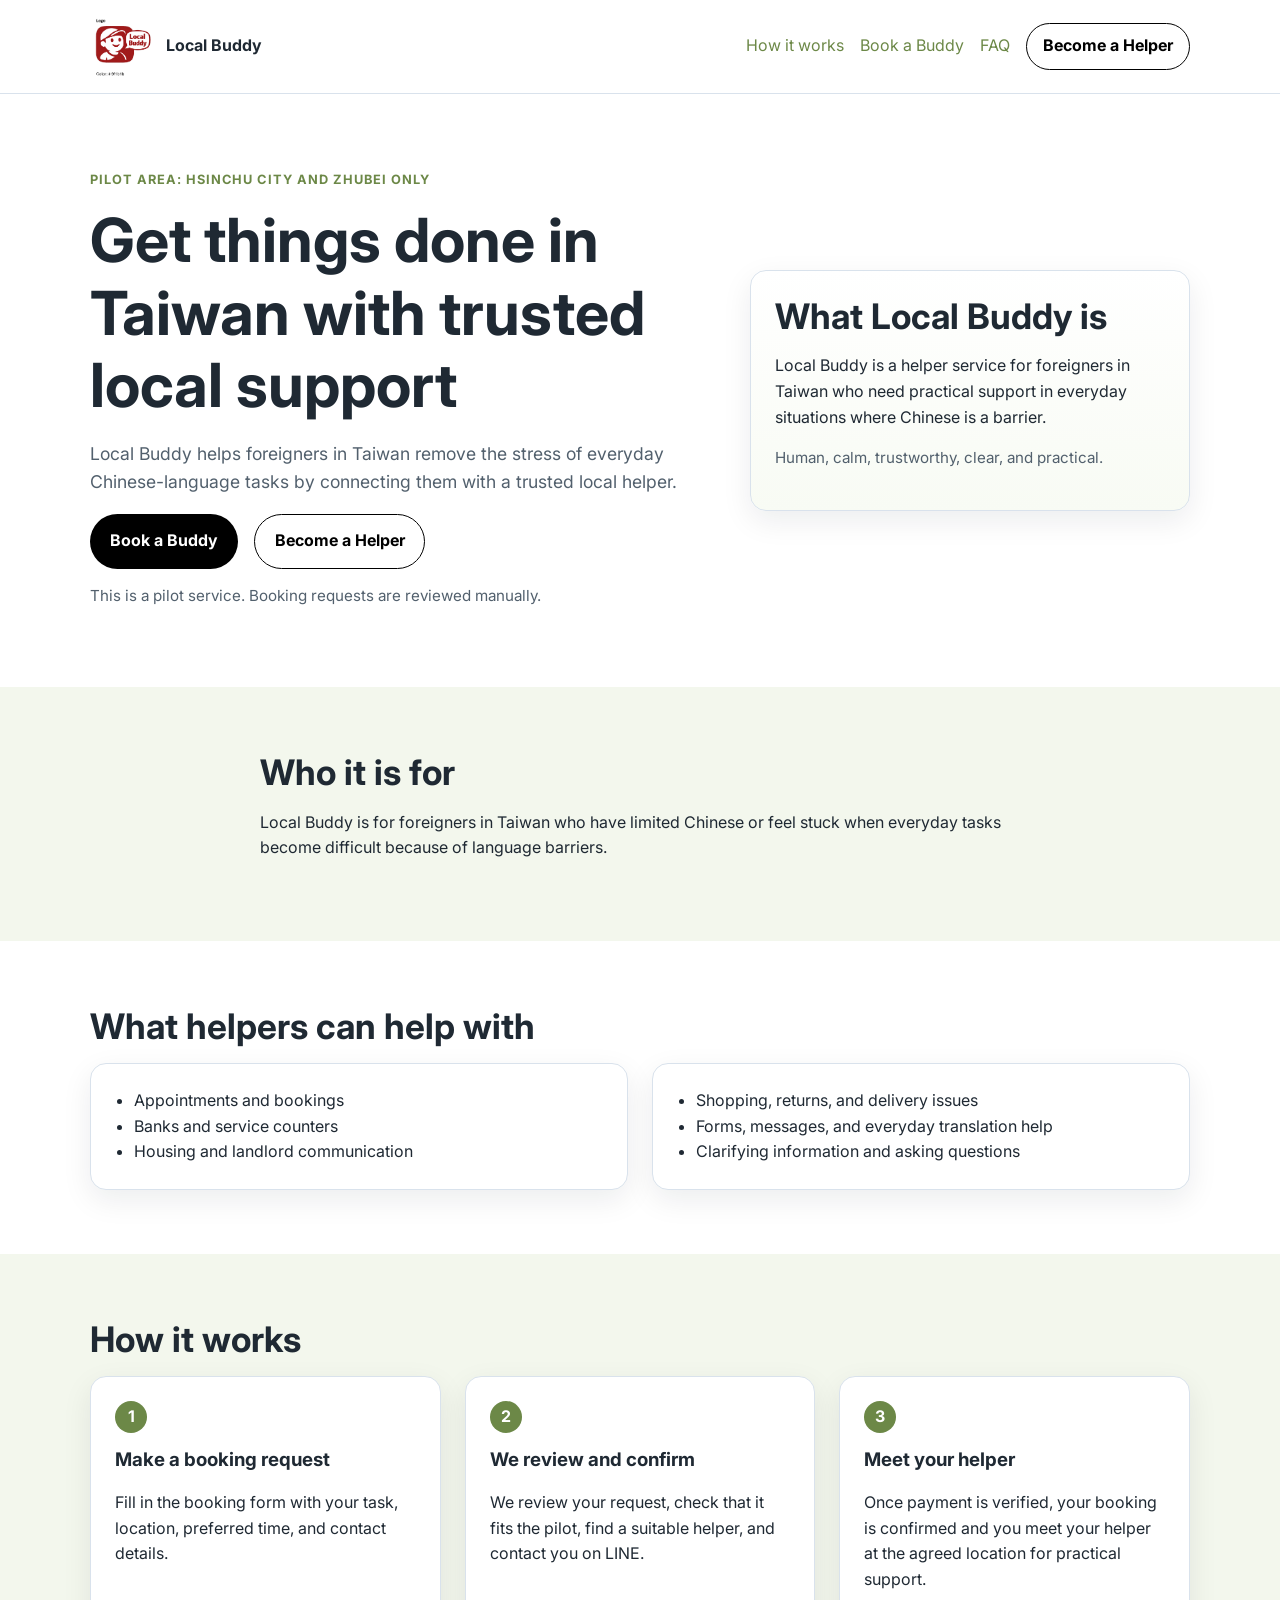
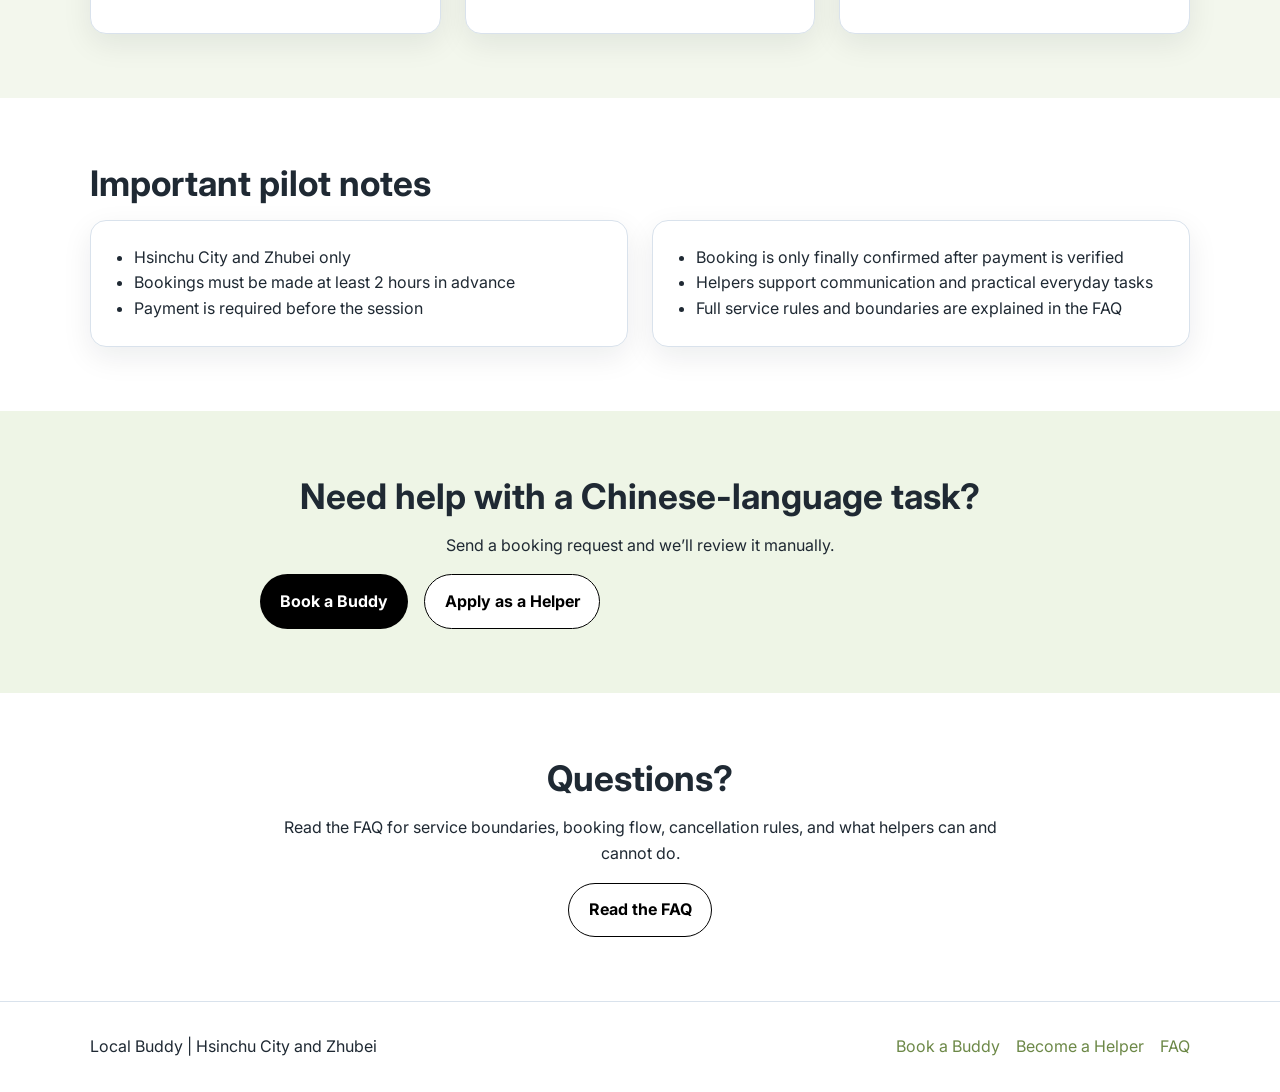
==== index.html @ 0844d897 "Rebrand pilot site to Local Buddy and rewrite homepage, booking, helper, FAQ, and styles to match ap" ====
<!doctype html>
<html lang="en">
  <head>
    <meta charset="UTF-8" />
    <meta name="viewport" content="width=device-width, initial-scale=1.0" />
    <title>Local Buddy | Trusted local support in Hsinchu & Zhubei</title>
    <meta
      name="description"
      content="Local Buddy helps foreigners in Taiwan remove the stress of everyday Chinese-language tasks by connecting them with a trusted local helper."
    />
    <link rel="preconnect" href="https://fonts.googleapis.com" />
    <link rel="preconnect" href="https://fonts.gstatic.com" crossorigin />
    <link
      href="https://fonts.googleapis.com/css2?family=Inter:wght@300;400;500;600;700;800&display=swap"
      rel="stylesheet"
    />
    <link rel="stylesheet" href="css/styles.css" />
  </head>
  <body>
    <header class="site-header">
      <div class="container header-inner">
        <a class="brand" href="index.html" aria-label="Local Buddy home">
          <img src="assets/images/local-buddy-logo.png" alt="Local Buddy logo" />
          <span>Local Buddy</span>
        </a>
        <nav class="nav">
          <a href="#how-it-works">How it works</a>
          <a href="book.html">Book a Buddy</a>
          <a href="faq.html">FAQ</a>
          <a class="button button-small button-secondary" href="helper.html">Become a Helper</a>
        </nav>
      </div>
    </header>

    <main>
      <section class="hero section">
        <div class="container hero-grid">
          <div>
            <p class="eyebrow">Pilot area: Hsinchu City and Zhubei only</p>
            <h1>Get things done in Taiwan with trusted local support</h1>
            <p class="lead">
              Local Buddy helps foreigners in Taiwan remove the stress of everyday Chinese-language
              tasks by connecting them with a trusted local helper.
            </p>
            <div class="button-row">
              <a class="button" href="book.html">Book a Buddy</a>
              <a class="button button-secondary" href="helper.html">Become a Helper</a>
            </div>
            <p class="small-note">This is a pilot service. Booking requests are reviewed manually.</p>
          </div>
          <div class="card hero-card">
            <h2>What Local Buddy is</h2>
            <p>
              Local Buddy is a helper service for foreigners in Taiwan who need practical support in
              everyday situations where Chinese is a barrier.
            </p>
            <p class="small-note top-gap">
              Human, calm, trustworthy, clear, and practical.
            </p>
          </div>
        </div>
      </section>

      <section class="section section-alt">
        <div class="container narrow">
          <h2>Who it is for</h2>
          <p>
            Local Buddy is for foreigners in Taiwan who have limited Chinese or feel stuck when
            everyday tasks become difficult because of language barriers.
          </p>
        </div>
      </section>

      <section class="section">
        <div class="container">
          <h2>What helpers can help with</h2>
          <div class="grid two-up">
            <div class="card">
              <ul class="clean-list">
                <li>Appointments and bookings</li>
                <li>Banks and service counters</li>
                <li>Housing and landlord communication</li>
              </ul>
            </div>
            <div class="card">
              <ul class="clean-list">
                <li>Shopping, returns, and delivery issues</li>
                <li>Forms, messages, and everyday translation help</li>
                <li>Clarifying information and asking questions</li>
              </ul>
            </div>
          </div>
        </div>
      </section>

      <section id="how-it-works" class="section section-alt">
        <div class="container">
          <h2>How it works</h2>
          <div class="grid steps">
            <div class="card step-card">
              <span class="step-number">1</span>
              <h3>Make a booking request</h3>
              <p>Fill in the booking form with your task, location, preferred time, and contact details.</p>
            </div>
            <div class="card step-card">
              <span class="step-number">2</span>
              <h3>We review and confirm</h3>
              <p>We review your request, check that it fits the pilot, find a suitable helper, and contact you on LINE.</p>
            </div>
            <div class="card step-card">
              <span class="step-number">3</span>
              <h3>Meet your helper</h3>
              <p>Once payment is verified, your booking is confirmed and you meet your helper at the agreed location for practical support.</p>
            </div>
          </div>
        </div>
      </section>

      <section class="section">
        <div class="container">
          <h2>Important pilot notes</h2>
          <div class="grid two-up">
            <div class="card">
              <ul class="clean-list">
                <li>Hsinchu City and Zhubei only</li>
                <li>Bookings must be made at least 2 hours in advance</li>
                <li>Payment is required before the session</li>
              </ul>
            </div>
            <div class="card">
              <ul class="clean-list">
                <li>Booking is only finally confirmed after payment is verified</li>
                <li>Helpers support communication and practical everyday tasks</li>
                <li>Full service rules and boundaries are explained in the FAQ</li>
              </ul>
            </div>
          </div>
        </div>
      </section>

      <section class="section cta-section">
        <div class="container narrow center">
          <h2>Need help with a Chinese-language task?</h2>
          <p>Send a booking request and we’ll review it manually.</p>
          <div class="button-row center">
            <a class="button" href="book.html">Book a Buddy</a>
            <a class="button button-secondary" href="helper.html">Apply as a Helper</a>
          </div>
        </div>
      </section>

      <section id="faq-preview" class="section">
        <div class="container narrow center">
          <h2>Questions?</h2>
          <p>
            Read the FAQ for service boundaries, booking flow, cancellation rules, and what helpers
            can and cannot do.
          </p>
          <a class="button button-secondary" href="faq.html">Read the FAQ</a>
        </div>
      </section>
    </main>

    <footer class="site-footer">
      <div class="container footer-inner">
        <p>Local Buddy | Hsinchu City and Zhubei</p>
        <div class="footer-links">
          <a href="book.html">Book a Buddy</a>
          <a href="helper.html">Become a Helper</a>
          <a href="faq.html">FAQ</a>
        </div>
      </div>
    </footer>

    <script src="js/main.js"></script>
  </body>
</html>
---- css/styles.css ----
:root {
  --bg: #ffffff;
  --surface: #ffffff;
  --surface-alt: #f3f7ed;
  --text: #1f2933;
  --muted: #52606d;
  --border: #d9e2ec;
  --primary: #6c8847;
  --primary-dark: #587038;
  --secondary: #ffffff;
  --accent: #000000;
  --logo: #9f1b1b;
  --shadow: 0 10px 30px rgba(15, 23, 42, 0.08);
  --radius: 16px;
  --container: 1100px;
}

* {
  box-sizing: border-box;
}

html {
  scroll-behavior: smooth;
}

body {
  margin: 0;
  font-family: 'Inter', Arial, Helvetica, sans-serif;
  line-height: 1.6;
  color: var(--text);
  background: var(--bg);
}

a {
  color: var(--primary);
  text-decoration: none;
}

a:hover {
  text-decoration: underline;
}

img {
  max-width: 100%;
  display: block;
}

.container {
  width: min(100% - 2rem, var(--container));
  margin: 0 auto;
}

.narrow {
  width: min(100% - 2rem, 760px);
  margin: 0 auto;
}

.center {
  text-align: center;
}

.section {
  padding: 4rem 0;
}

.section-alt {
  background: var(--surface-alt);
}

.top-gap {
  margin-top: 1rem;
}

.site-header {
  position: sticky;
  top: 0;
  z-index: 20;
  background: rgba(255, 255, 255, 0.96);
  backdrop-filter: blur(10px);
  border-bottom: 1px solid var(--border);
}

.header-inner,
.footer-inner {
  display: flex;
  justify-content: space-between;
  align-items: center;
  gap: 1rem;
  padding: 1rem 0;
}

.brand {
  display: inline-flex;
  align-items: center;
  gap: 0.75rem;
  font-weight: 700;
  color: var(--text);
}

.brand img {
  width: 64px;
  height: auto;
  border-radius: 14px;
}

.nav,
.footer-links,
.button-row {
  display: flex;
  gap: 1rem;
  align-items: center;
  flex-wrap: wrap;
}

.hero-grid,
.grid {
  display: grid;
  gap: 1.5rem;
}

.hero-grid {
  grid-template-columns: 1.3fr 0.9fr;
  align-items: center;
}

.two-up {
  grid-template-columns: repeat(2, minmax(0, 1fr));
}

.steps {
  grid-template-columns: repeat(3, minmax(0, 1fr));
}

.card {
  background: var(--surface);
  border: 1px solid var(--border);
  border-radius: var(--radius);
  padding: 1.5rem;
  box-shadow: var(--shadow);
}

.hero-card {
  background: linear-gradient(180deg, #ffffff 0%, #f8fbf4 100%);
}

.info-card {
  margin: 1.5rem 0;
}

.eyebrow {
  text-transform: uppercase;
  letter-spacing: 0.08em;
  font-size: 0.8rem;
  font-weight: 700;
  color: var(--primary);
}

h1,
h2,
h3 {
  line-height: 1.2;
  margin-top: 0;
}

h1 {
  font-size: clamp(2.2rem, 5vw, 3.8rem);
  margin-bottom: 1rem;
}

h2 {
  font-size: clamp(1.6rem, 3vw, 2.2rem);
  margin-bottom: 1rem;
}

.lead {
  font-size: 1.1rem;
  color: var(--muted);
}

.small-note {
  color: var(--muted);
  font-size: 0.95rem;
}

.clean-list {
  margin: 0;
  padding-left: 1.2rem;
}

.button {
  display: inline-block;
  background: var(--accent);
  color: #fff;
  padding: 0.85rem 1.2rem;
  border-radius: 999px;
  font-weight: 700;
  border: 1px solid transparent;
}

.button:hover {
  background: #222222;
  text-decoration: none;
}

.button-secondary {
  background: var(--secondary);
  color: var(--accent);
  border-color: var(--accent);
}

.button-secondary:hover {
  background: #f3f3f3;
}

.button-small {
  padding: 0.6rem 1rem;
}

.step-number {
  display: inline-flex;
  align-items: center;
  justify-content: center;
  width: 2rem;
  height: 2rem;
  border-radius: 999px;
  background: var(--primary);
  color: white;
  font-weight: 700;
  margin-bottom: 1rem;
}

.form-placeholder,
.faq-item {
  margin: 1.5rem 0;
}

.cta-section {
  background: #eef5e6;
}

.site-footer {
  border-top: 1px solid var(--border);
  background: var(--surface);
}

@media (max-width: 800px) {
  .hero-grid,
  .two-up,
  .steps,
  .header-inner,
  .footer-inner {
    grid-template-columns: 1fr;
    display: grid;
  }

  .nav,
  .footer-links,
  .button-row {
    gap: 0.75rem;
  }

  .brand img {
    width: 56px;
  }
}
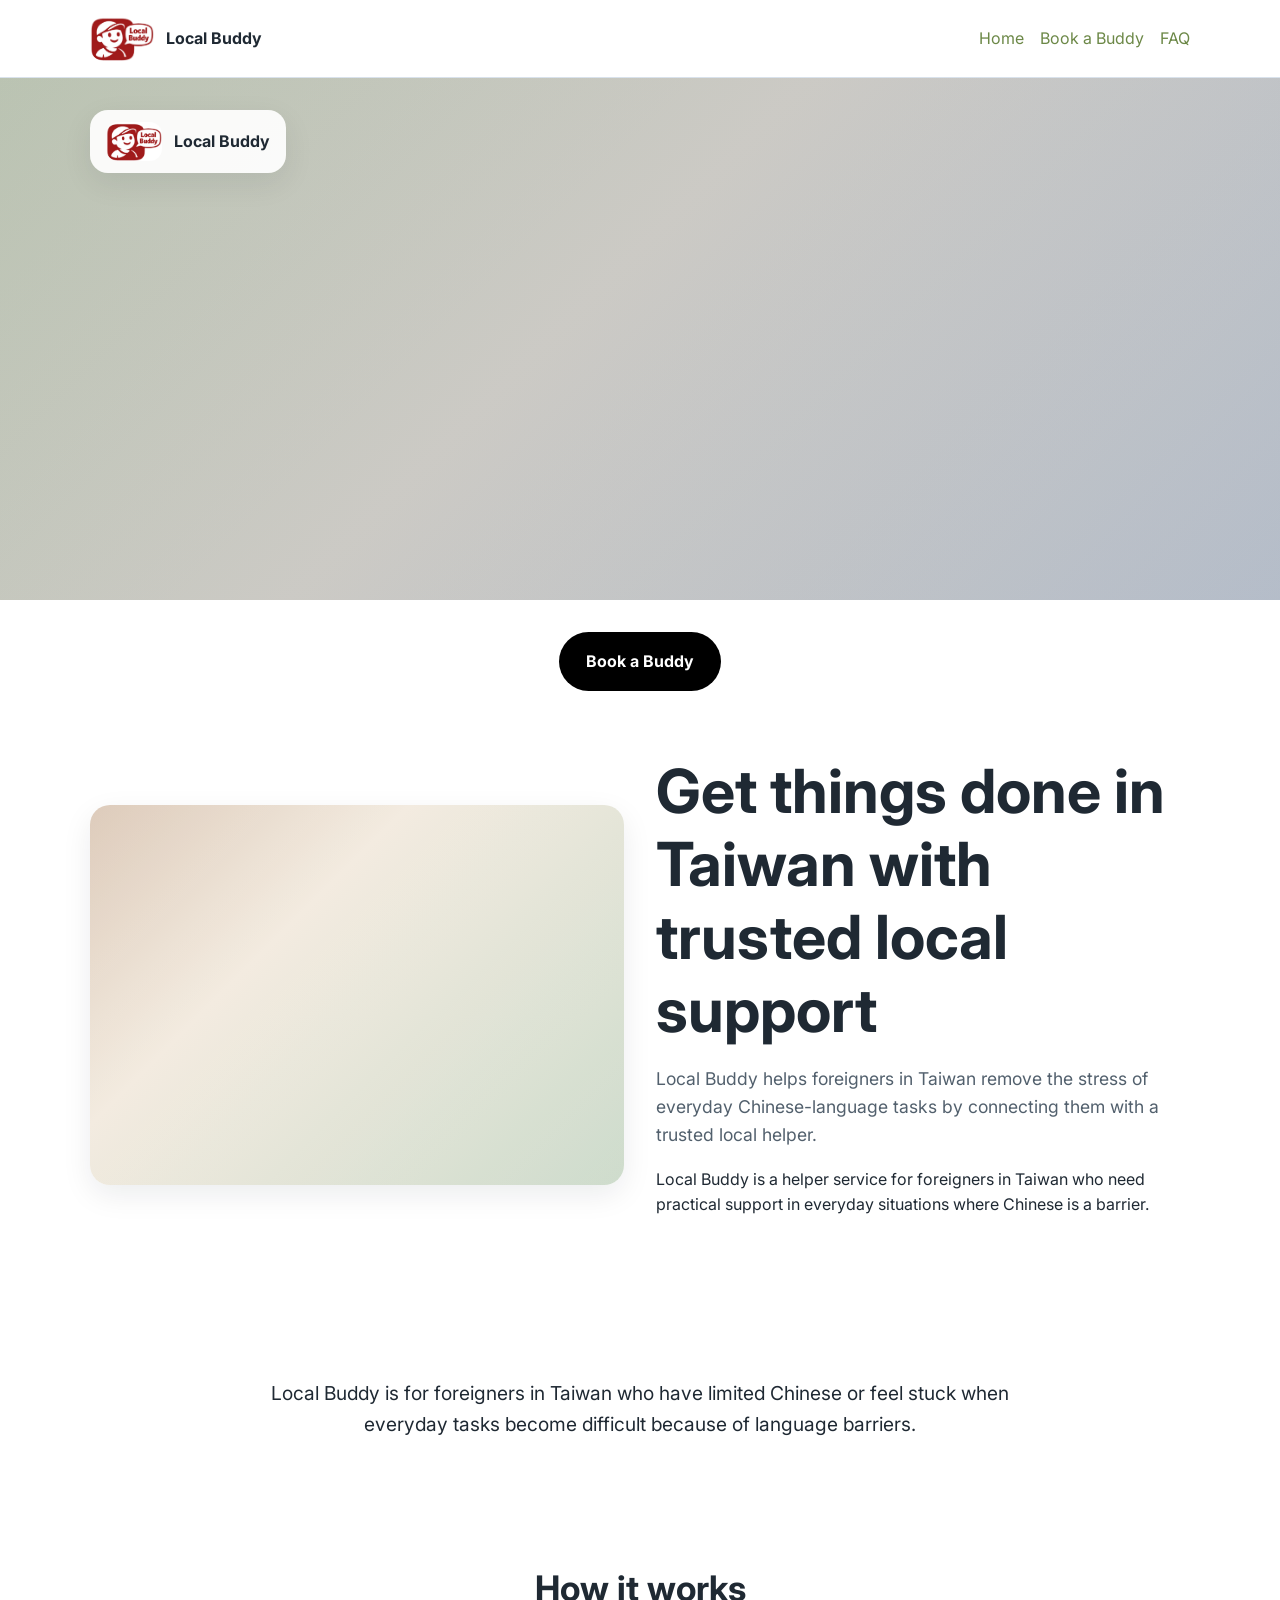
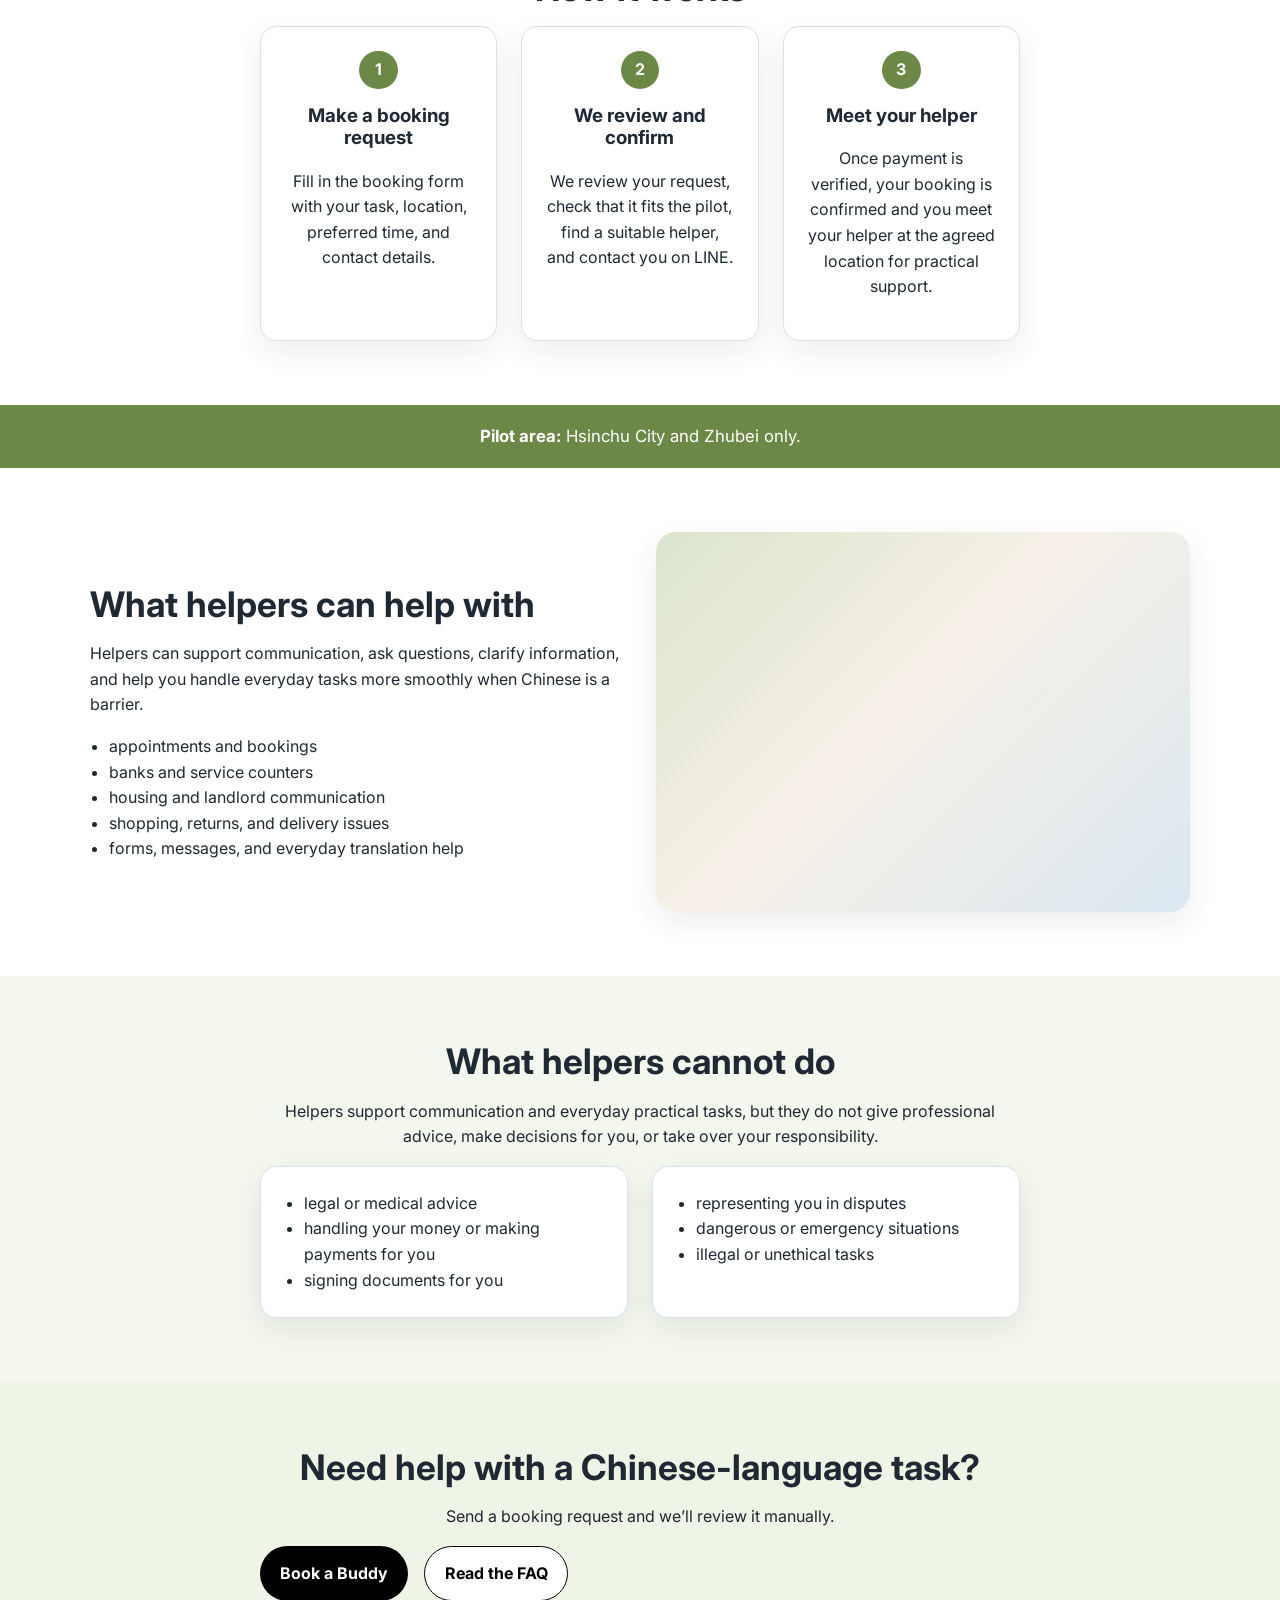
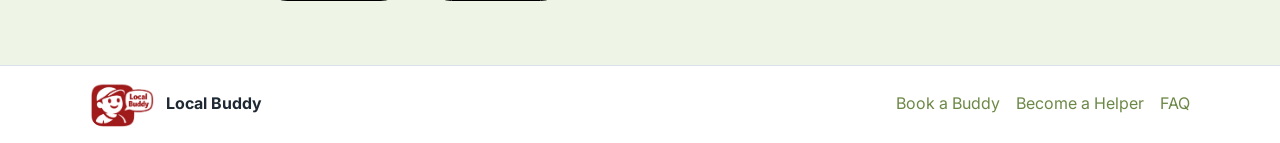
==== commit 44657e5b: "updated style and index to match layout idea page" ====
--- a/index.html
+++ b/index.html
@@ -24,77 +24,59 @@
           <span>Local Buddy</span>
         </a>
         <nav class="nav">
-          <a href="#how-it-works">How it works</a>
+          <a href="index.html">Home</a>
           <a href="book.html">Book a Buddy</a>
           <a href="faq.html">FAQ</a>
-          <a class="button button-small button-secondary" href="helper.html">Become a Helper</a>
         </nav>
       </div>
     </header>
 
     <main>
-      <section class="hero section">
-        <div class="container hero-grid">
-          <div>
-            <p class="eyebrow">Pilot area: Hsinchu City and Zhubei only</p>
+      <section class="hero-banner">
+        <div class="hero-overlay">
+          <div class="container hero-banner-inner">
+            <div class="hero-badge">
+              <img src="assets/images/local-buddy-logo.png" alt="Local Buddy logo" />
+              <span>Local Buddy</span>
+            </div>
+          </div>
+        </div>
+      </section>
+
+      <section class="section cta-strip">
+        <div class="container center">
+          <a class="button button-large" href="book.html">Book a Buddy</a>
+        </div>
+      </section>
+
+      <section class="section intro-section">
+        <div class="container split-section">
+          <div class="image-panel image-panel-paperwork" aria-hidden="true"></div>
+          <div class="content-panel">
             <h1>Get things done in Taiwan with trusted local support</h1>
             <p class="lead">
               Local Buddy helps foreigners in Taiwan remove the stress of everyday Chinese-language
               tasks by connecting them with a trusted local helper.
             </p>
-            <div class="button-row">
-              <a class="button" href="book.html">Book a Buddy</a>
-              <a class="button button-secondary" href="helper.html">Become a Helper</a>
-            </div>
-            <p class="small-note">This is a pilot service. Booking requests are reviewed manually.</p>
-          </div>
-          <div class="card hero-card">
-            <h2>What Local Buddy is</h2>
             <p>
               Local Buddy is a helper service for foreigners in Taiwan who need practical support in
               everyday situations where Chinese is a barrier.
-            </p>
-            <p class="small-note top-gap">
-              Human, calm, trustworthy, clear, and practical.
             </p>
           </div>
         </div>
       </section>
 
-      <section class="section section-alt">
-        <div class="container narrow">
-          <h2>Who it is for</h2>
-          <p>
+      <section class="section audience-section">
+        <div class="container narrow center">
+          <p class="audience-copy">
             Local Buddy is for foreigners in Taiwan who have limited Chinese or feel stuck when
             everyday tasks become difficult because of language barriers.
           </p>
         </div>
       </section>
 
-      <section class="section">
-        <div class="container">
-          <h2>What helpers can help with</h2>
-          <div class="grid two-up">
-            <div class="card">
-              <ul class="clean-list">
-                <li>Appointments and bookings</li>
-                <li>Banks and service counters</li>
-                <li>Housing and landlord communication</li>
-              </ul>
-            </div>
-            <div class="card">
-              <ul class="clean-list">
-                <li>Shopping, returns, and delivery issues</li>
-                <li>Forms, messages, and everyday translation help</li>
-                <li>Clarifying information and asking questions</li>
-              </ul>
-            </div>
-          </div>
-        </div>
-      </section>
-
-      <section id="how-it-works" class="section section-alt">
-        <div class="container">
+      <section id="how-it-works" class="section how-section">
+        <div class="container narrow center">
           <h2>How it works</h2>
           <div class="grid steps">
             <div class="card step-card">
@@ -116,22 +98,52 @@
         </div>
       </section>
 
-      <section class="section">
-        <div class="container">
-          <h2>Important pilot notes</h2>
-          <div class="grid two-up">
+      <section class="pilot-area-banner">
+        <div class="container center">
+          <p><strong>Pilot area:</strong> Hsinchu City and Zhubei only.</p>
+        </div>
+      </section>
+
+      <section class="section help-section">
+        <div class="container split-section reverse-on-mobile">
+          <div class="content-panel">
+            <h2>What helpers can help with</h2>
+            <p>
+              Helpers can support communication, ask questions, clarify information, and help you
+              handle everyday tasks more smoothly when Chinese is a barrier.
+            </p>
+            <ul class="clean-list">
+              <li>appointments and bookings</li>
+              <li>banks and service counters</li>
+              <li>housing and landlord communication</li>
+              <li>shopping, returns, and delivery issues</li>
+              <li>forms, messages, and everyday translation help</li>
+            </ul>
+          </div>
+          <div class="image-panel image-panel-service" aria-hidden="true"></div>
+        </div>
+      </section>
+
+      <section class="section section-alt limits-section">
+        <div class="container narrow center">
+          <h2>What helpers cannot do</h2>
+          <p>
+            Helpers support communication and everyday practical tasks, but they do not give
+            professional advice, make decisions for you, or take over your responsibility.
+          </p>
+          <div class="grid two-up text-left top-gap">
             <div class="card">
               <ul class="clean-list">
-                <li>Hsinchu City and Zhubei only</li>
-                <li>Bookings must be made at least 2 hours in advance</li>
-                <li>Payment is required before the session</li>
+                <li>legal or medical advice</li>
+                <li>handling your money or making payments for you</li>
+                <li>signing documents for you</li>
               </ul>
             </div>
             <div class="card">
               <ul class="clean-list">
-                <li>Booking is only finally confirmed after payment is verified</li>
-                <li>Helpers support communication and practical everyday tasks</li>
-                <li>Full service rules and boundaries are explained in the FAQ</li>
+                <li>representing you in disputes</li>
+                <li>dangerous or emergency situations</li>
+                <li>illegal or unethical tasks</li>
               </ul>
             </div>
           </div>
@@ -144,26 +156,18 @@
           <p>Send a booking request and we’ll review it manually.</p>
           <div class="button-row center">
             <a class="button" href="book.html">Book a Buddy</a>
-            <a class="button button-secondary" href="helper.html">Apply as a Helper</a>
+            <a class="button button-secondary" href="faq.html">Read the FAQ</a>
           </div>
-        </div>
-      </section>
-
-      <section id="faq-preview" class="section">
-        <div class="container narrow center">
-          <h2>Questions?</h2>
-          <p>
-            Read the FAQ for service boundaries, booking flow, cancellation rules, and what helpers
-            can and cannot do.
-          </p>
-          <a class="button button-secondary" href="faq.html">Read the FAQ</a>
         </div>
       </section>
     </main>
 
     <footer class="site-footer">
       <div class="container footer-inner">
-        <p>Local Buddy | Hsinchu City and Zhubei</p>
+        <div class="footer-brand">
+          <img src="assets/images/local-buddy-logo.png" alt="Local Buddy logo" />
+          <p>Local Buddy</p>
+        </div>
         <div class="footer-links">
           <a href="book.html">Book a Buddy</a>
           <a href="helper.html">Become a Helper</a>
--- a/css/styles.css
+++ b/css/styles.css
@@ -59,6 +59,10 @@
   text-align: center;
 }
 
+.text-left {
+  text-align: left;
+}
+
 .section {
   padding: 4rem 0;
 }
@@ -97,7 +101,8 @@
   color: var(--text);
 }
 
-.brand img {
+.brand img,
+.footer-brand img {
   width: 64px;
   height: auto;
   border-radius: 14px;
@@ -112,23 +117,24 @@
   flex-wrap: wrap;
 }
 
-.hero-grid,
 .grid {
   display: grid;
   gap: 1.5rem;
 }
 
-.hero-grid {
-  grid-template-columns: 1.3fr 0.9fr;
-  align-items: center;
-}
-
 .two-up {
   grid-template-columns: repeat(2, minmax(0, 1fr));
 }
 
 .steps {
   grid-template-columns: repeat(3, minmax(0, 1fr));
+}
+
+.split-section {
+  display: grid;
+  grid-template-columns: 1fr 1fr;
+  gap: 2rem;
+  align-items: center;
 }
 
 .card {
@@ -139,10 +145,6 @@
   box-shadow: var(--shadow);
 }
 
-.hero-card {
-  background: linear-gradient(180deg, #ffffff 0%, #f8fbf4 100%);
-}
-
 .info-card {
   margin: 1.5rem 0;
 }
@@ -180,6 +182,13 @@
 .small-note {
   color: var(--muted);
   font-size: 0.95rem;
+}
+
+.audience-copy {
+  font-size: 1.2rem;
+  color: var(--text);
+  max-width: 760px;
+  margin: 0 auto;
 }
 
 .clean-list {
@@ -216,12 +225,17 @@
   padding: 0.6rem 1rem;
 }
 
+.button-large {
+  padding: 1rem 1.6rem;
+  font-size: 1rem;
+}
+
 .step-number {
   display: inline-flex;
   align-items: center;
   justify-content: center;
-  width: 2rem;
-  height: 2rem;
+  width: 2.4rem;
+  height: 2.4rem;
   border-radius: 999px;
   background: var(--primary);
   color: white;
@@ -234,6 +248,99 @@
   margin: 1.5rem 0;
 }
 
+.hero-banner {
+  min-height: 58vh;
+  background:
+    linear-gradient(rgba(20, 24, 28, 0.18), rgba(20, 24, 28, 0.18)),
+    linear-gradient(135deg, #dfe9d3 0%, #f4f1ea 45%, #d8e1ef 100%);
+  display: flex;
+  align-items: flex-start;
+}
+
+.hero-overlay {
+  width: 100%;
+}
+
+.hero-banner-inner {
+  padding: 2rem 0;
+}
+
+.hero-badge {
+  display: inline-flex;
+  align-items: center;
+  gap: 0.75rem;
+  background: rgba(255, 255, 255, 0.92);
+  padding: 0.75rem 1rem;
+  border-radius: 18px;
+  box-shadow: var(--shadow);
+  font-weight: 700;
+}
+
+.hero-badge img {
+  width: 56px;
+  border-radius: 12px;
+}
+
+.cta-strip {
+  padding-top: 2rem;
+  padding-bottom: 1rem;
+}
+
+.intro-section {
+  padding-top: 2rem;
+}
+
+.image-panel {
+  min-height: 380px;
+  border-radius: 20px;
+  background-size: cover;
+  background-position: center;
+  box-shadow: var(--shadow);
+}
+
+.image-panel-paperwork {
+  background:
+    linear-gradient(rgba(255, 255, 255, 0.14), rgba(255, 255, 255, 0.14)),
+    linear-gradient(135deg, #d8c3b0 0%, #f1e8db 35%, #c6d6c4 100%);
+}
+
+.image-panel-service {
+  background:
+    linear-gradient(rgba(255, 255, 255, 0.1), rgba(255, 255, 255, 0.1)),
+    linear-gradient(135deg, #d7e1c8 0%, #f5efe5 45%, #d7e6ef 100%);
+}
+
+.content-panel {
+  padding: 1rem 0;
+}
+
+.how-section {
+  background: #ffffff;
+}
+
+.step-card {
+  text-align: center;
+}
+
+.pilot-area-banner {
+  background: var(--primary);
+  color: white;
+  padding: 1.15rem 0;
+}
+
+.pilot-area-banner p {
+  margin: 0;
+  font-size: 1.05rem;
+}
+
+.help-section {
+  background: #ffffff;
+}
+
+.limits-section {
+  background: var(--surface-alt);
+}
+
 .cta-section {
   background: #eef5e6;
 }
@@ -243,10 +350,21 @@
   background: var(--surface);
 }
 
-@media (max-width: 800px) {
-  .hero-grid,
+.footer-brand {
+  display: flex;
+  align-items: center;
+  gap: 0.75rem;
+  font-weight: 700;
+}
+
+.footer-brand p {
+  margin: 0;
+}
+
+@media (max-width: 900px) {
   .two-up,
   .steps,
+  .split-section,
   .header-inner,
   .footer-inner {
     grid-template-columns: 1fr;
@@ -259,7 +377,16 @@
     gap: 0.75rem;
   }
 
-  .brand img {
+  .brand img,
+  .footer-brand img {
     width: 56px;
   }
-}
+
+  .hero-banner {
+    min-height: 42vh;
+  }
+
+  .image-panel {
+    min-height: 280px;
+  }
+}
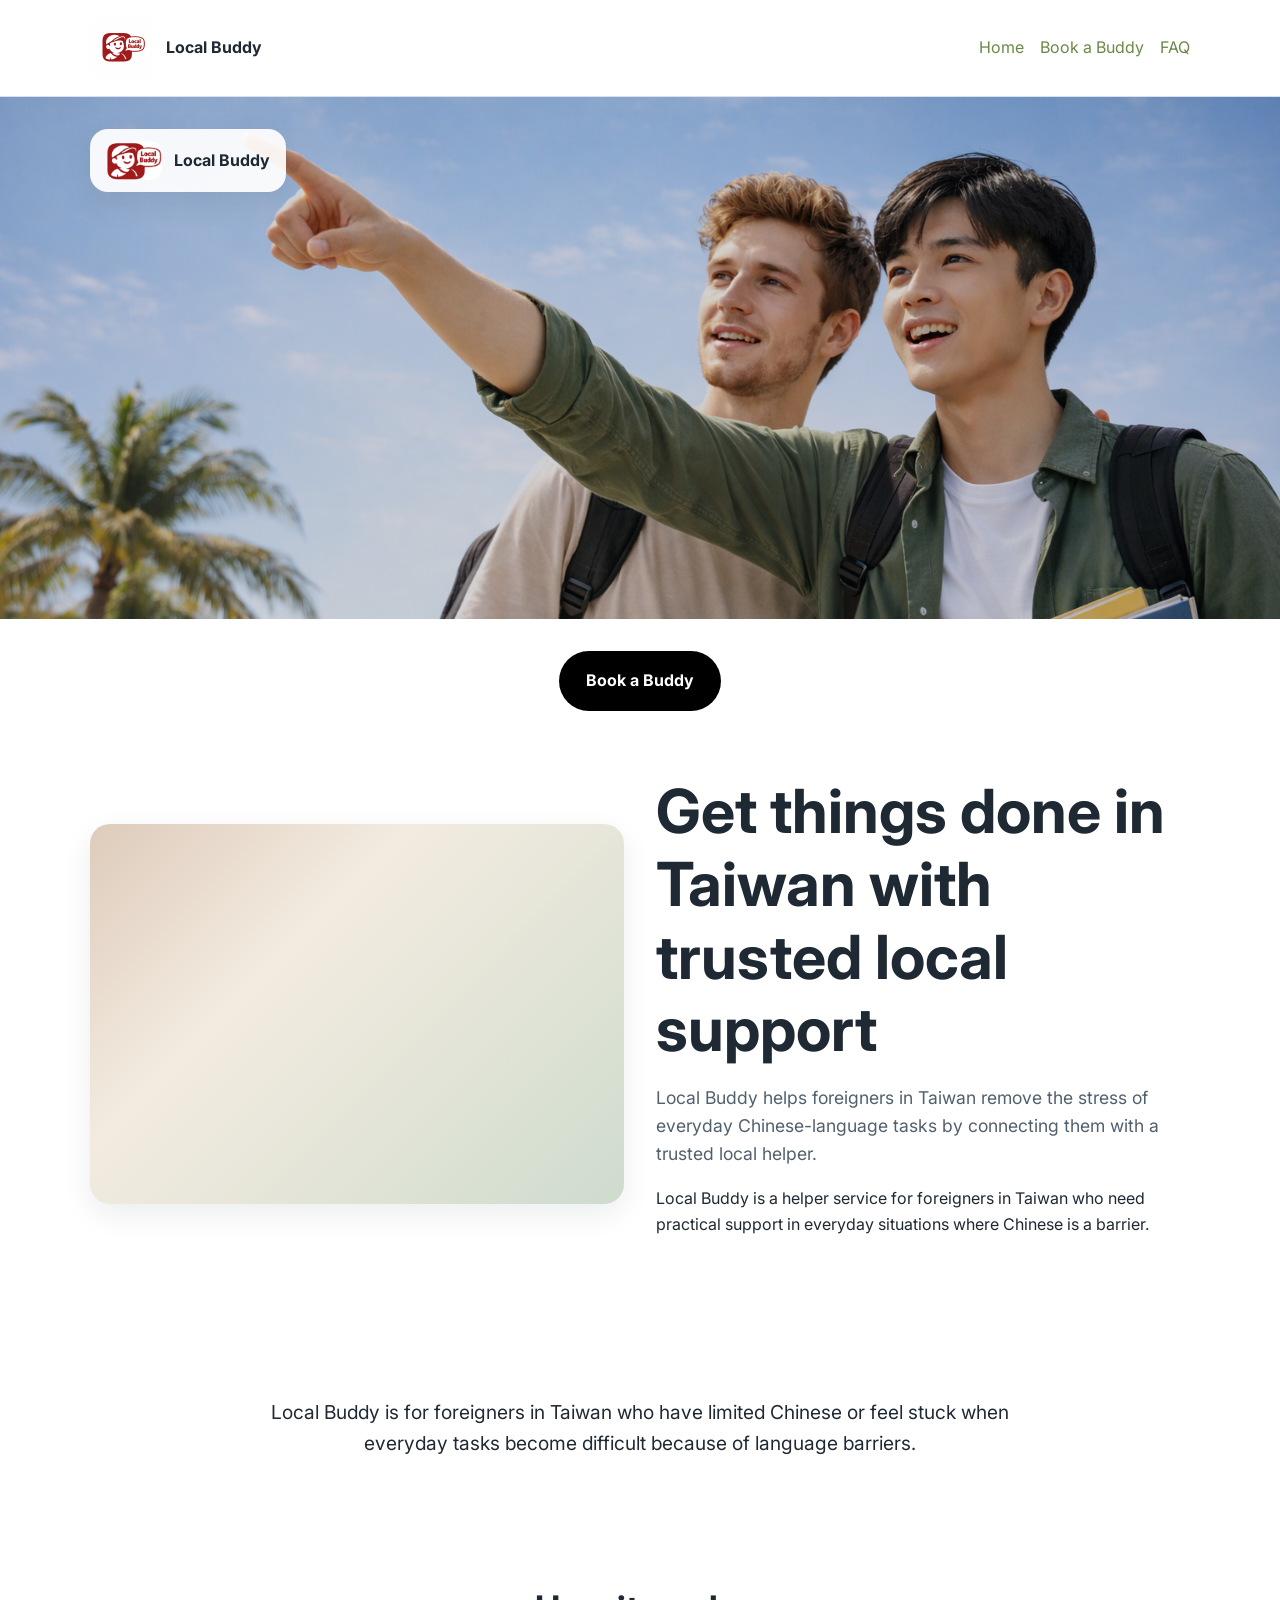
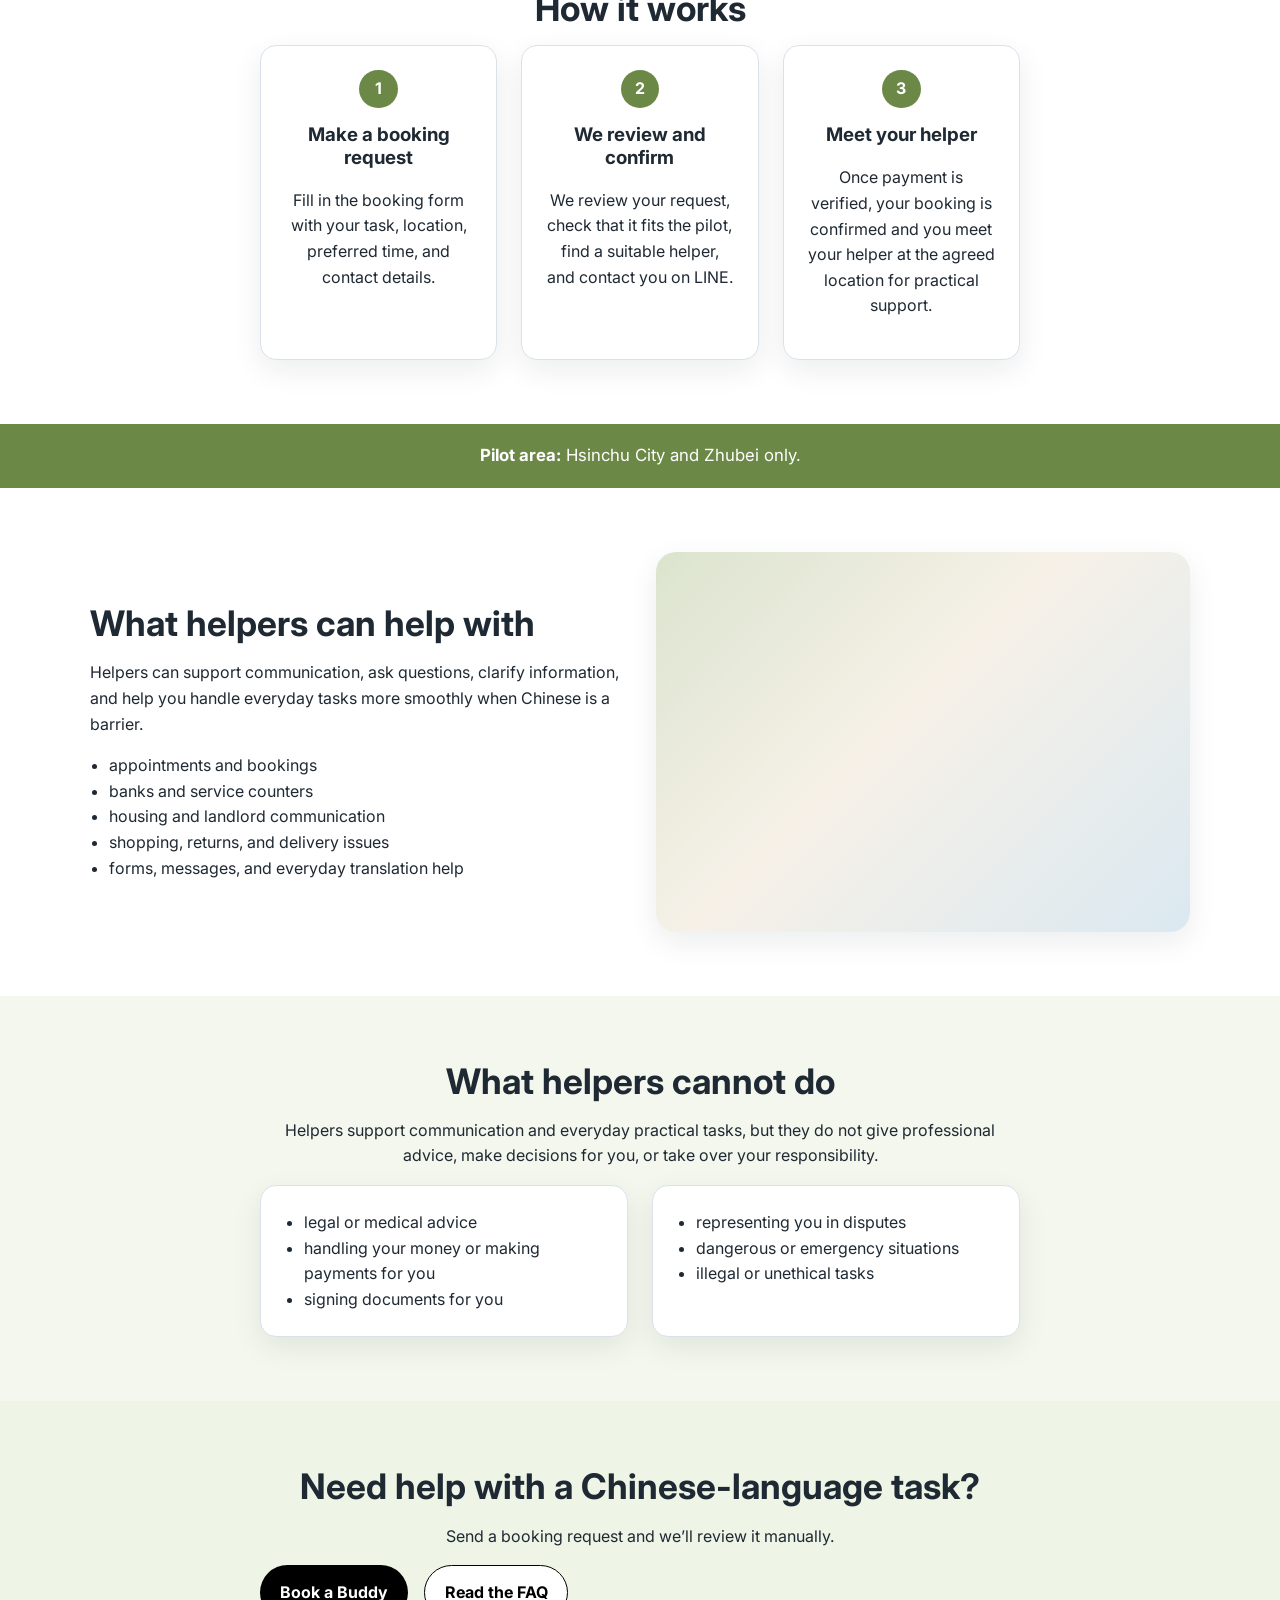
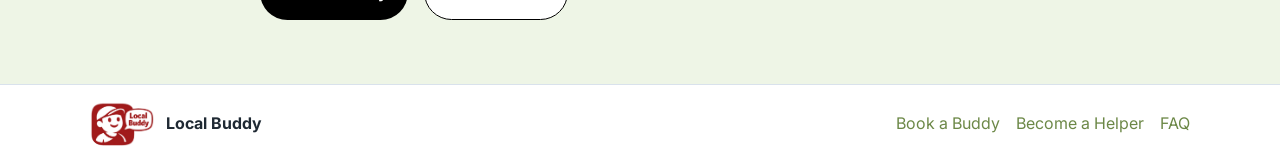
==== commit a663119d: "update style and images" ====
--- a/index.html
+++ b/index.html
@@ -3,7 +3,7 @@
   <head>
     <meta charset="UTF-8" />
     <meta name="viewport" content="width=device-width, initial-scale=1.0" />
-    <title>Local Buddy | Trusted local support in Hsinchu & Zhubei</title>
+    <title>Local Buddy | Trusted local support in Hsinchu & Zhubei</title> 
     <meta
       name="description"
       content="Local Buddy helps foreigners in Taiwan remove the stress of everyday Chinese-language tasks by connecting them with a trusted local helper."
@@ -20,7 +20,7 @@
     <header class="site-header">
       <div class="container header-inner">
         <a class="brand" href="index.html" aria-label="Local Buddy home">
-          <img src="assets/images/local-buddy-logo.png" alt="Local Buddy logo" />
+          <img src="assets/images/logo test1.png" alt="Local Buddy logo" />
           <span>Local Buddy</span>
         </a>
         <nav class="nav">
@@ -32,9 +32,12 @@
     </header>
 
     <main>
+      <!-- HERO BANNER SECTION: replace the CSS background on .hero-banner with your main landing-page banner image -->
+      <!-- Suggested file location: site/assets/images/home-hero.jpg -->
       <section class="hero-banner">
         <div class="hero-overlay">
           <div class="container hero-banner-inner">
+            <!-- HERO LOGO BADGE: keep this if you want the logo visible over the banner image -->
             <div class="hero-badge">
               <img src="assets/images/local-buddy-logo.png" alt="Local Buddy logo" />
               <span>Local Buddy</span>
@@ -51,6 +54,8 @@
 
       <section class="section intro-section">
         <div class="container split-section">
+          <!-- INTRO IMAGE PANEL: replace this placeholder panel with a real image, for example paperwork / support / customer-help photo -->
+          <!-- Suggested file location: site/assets/images/home-intro.jpg -->
           <div class="image-panel image-panel-paperwork" aria-hidden="true"></div>
           <div class="content-panel">
             <h1>Get things done in Taiwan with trusted local support</h1>
@@ -120,6 +125,8 @@
               <li>forms, messages, and everyday translation help</li>
             </ul>
           </div>
+          <!-- HELP SECTION IMAGE PANEL: replace this placeholder panel with a real helper/service image -->
+          <!-- Suggested file location: site/assets/images/home-helper-service.jpg -->
           <div class="image-panel image-panel-service" aria-hidden="true"></div>
         </div>
       </section>
--- a/css/styles.css
+++ b/css/styles.css
@@ -252,7 +252,10 @@
   min-height: 58vh;
   background:
     linear-gradient(rgba(20, 24, 28, 0.18), rgba(20, 24, 28, 0.18)),
-    linear-gradient(135deg, #dfe9d3 0%, #f4f1ea 45%, #d8e1ef 100%);
+    url('../assets/images/helpers.png');
+  background-size: cover;
+  background-position: center;
+  background-repeat: no-repeat;
   display: flex;
   align-items: flex-start;
 }
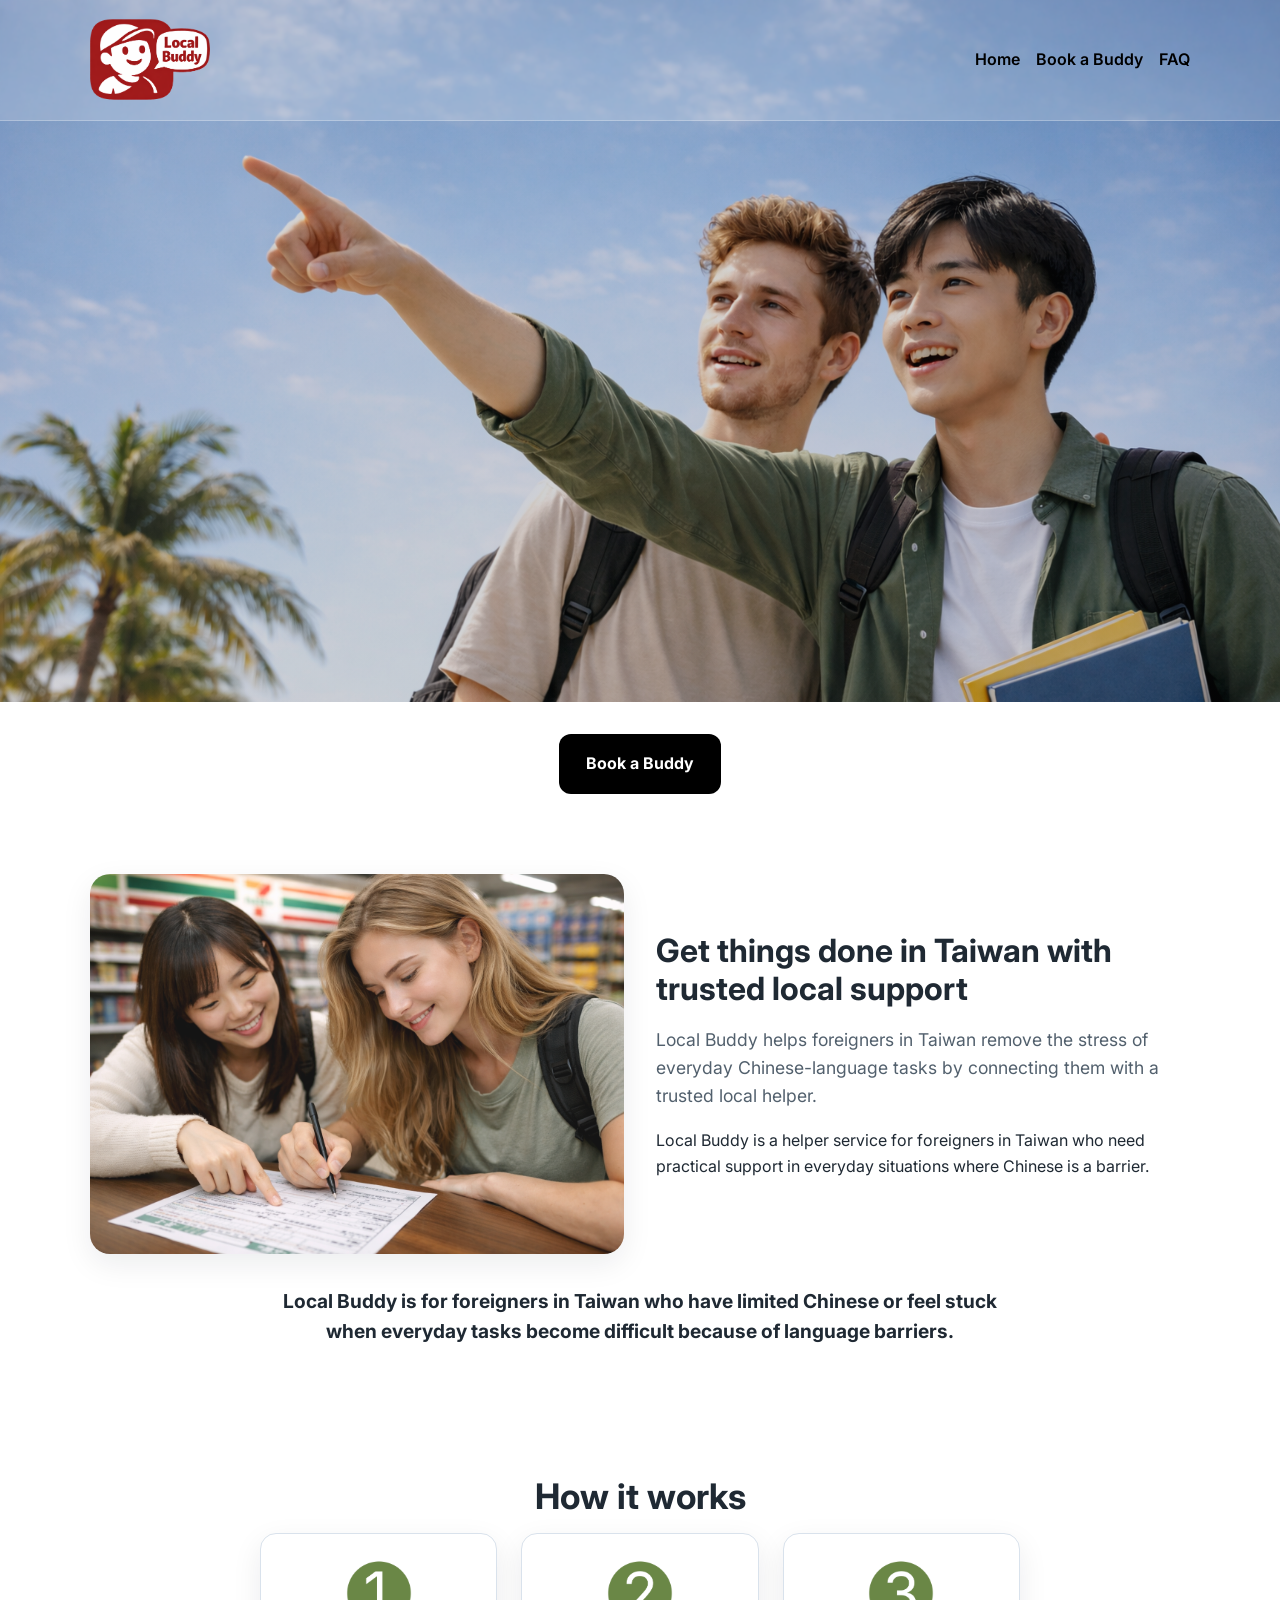
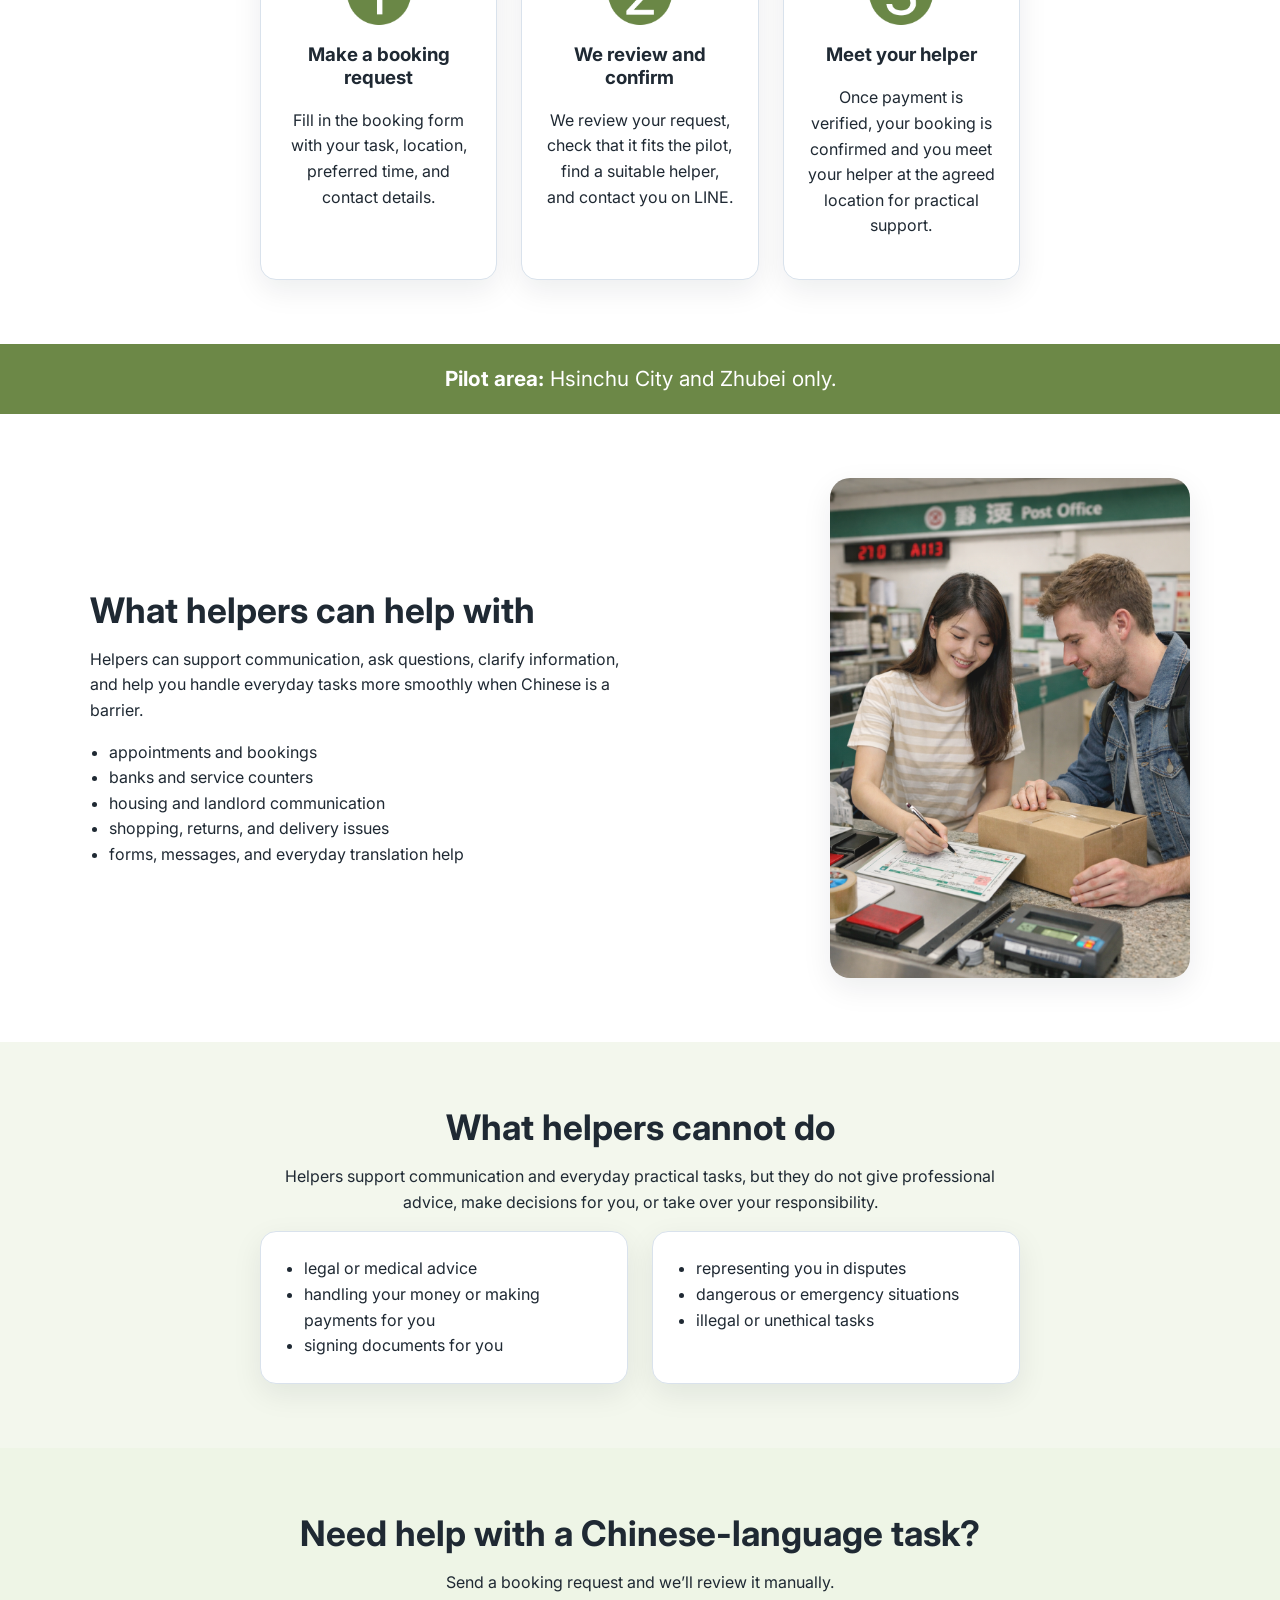
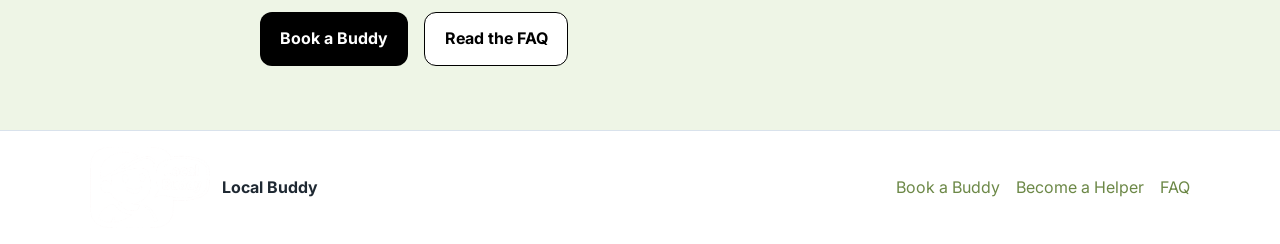
==== commit 8f9fd161: "Refine Local Buddy homepage layout, imagery, and responsive behavior Update homepage styling and lay" ====
--- a/index.html
+++ b/index.html
@@ -20,8 +20,8 @@
     <header class="site-header">
       <div class="container header-inner">
         <a class="brand" href="index.html" aria-label="Local Buddy home">
-          <img src="assets/images/logo test1.png" alt="Local Buddy logo" />
-          <span>Local Buddy</span>
+          <img src="assets/images/logo_test2.png" alt="Local Buddy logo" />
+          <!-- <span>Local Buddy</span> -->
         </a>
         <nav class="nav">
           <a href="index.html">Home</a>
@@ -37,11 +37,7 @@
       <section class="hero-banner">
         <div class="hero-overlay">
           <div class="container hero-banner-inner">
-            <!-- HERO LOGO BADGE: keep this if you want the logo visible over the banner image -->
-            <div class="hero-badge">
-              <img src="assets/images/local-buddy-logo.png" alt="Local Buddy logo" />
-              <span>Local Buddy</span>
-            </div>
+            <!-- HERO IMAGE ONLY: the main banner artwork should contain the logo itself, so no extra logo is rendered here -->
           </div>
         </div>
       </section>
@@ -54,8 +50,7 @@
 
       <section class="section intro-section">
         <div class="container split-section">
-          <!-- INTRO IMAGE PANEL: replace this placeholder panel with a real image, for example paperwork / support / customer-help photo -->
-          <!-- Suggested file location: site/assets/images/home-intro.jpg -->
+          <!-- INTRO IMAGE PANEL: helpers2.png sits to the left of the main "Get things done" text block -->
           <div class="image-panel image-panel-paperwork" aria-hidden="true"></div>
           <div class="content-panel">
             <h1>Get things done in Taiwan with trusted local support</h1>
@@ -85,17 +80,17 @@
           <h2>How it works</h2>
           <div class="grid steps">
             <div class="card step-card">
-              <span class="step-number">1</span>
+              <img class="step-number-image" src="assets/images/button_1.png" alt="Step 1" />
               <h3>Make a booking request</h3>
               <p>Fill in the booking form with your task, location, preferred time, and contact details.</p>
             </div>
             <div class="card step-card">
-              <span class="step-number">2</span>
+              <img class="step-number-image" src="assets/images/button_2.png" alt="Step 2" />
               <h3>We review and confirm</h3>
               <p>We review your request, check that it fits the pilot, find a suitable helper, and contact you on LINE.</p>
             </div>
             <div class="card step-card">
-              <span class="step-number">3</span>
+              <img class="step-number-image" src="assets/images/button_3.png" alt="Step 3" />
               <h3>Meet your helper</h3>
               <p>Once payment is verified, your booking is confirmed and you meet your helper at the agreed location for practical support.</p>
             </div>
@@ -172,7 +167,7 @@
     <footer class="site-footer">
       <div class="container footer-inner">
         <div class="footer-brand">
-          <img src="assets/images/local-buddy-logo.png" alt="Local Buddy logo" />
+          <img src="assets/images/logo test3.png" alt="Local Buddy logo" />
           <p>Local Buddy</p>
         </div>
         <div class="footer-links">
--- a/css/styles.css
+++ b/css/styles.css
@@ -6,6 +6,7 @@
   --muted: #52606d;
   --border: #d9e2ec;
   --primary: #6c8847;
+  /* --primary: #000000   ; */
   --primary-dark: #587038;
   --secondary: #ffffff;
   --accent: #000000;
@@ -67,6 +68,14 @@
   padding: 4rem 0;
 }
 
+.intro-section {
+  padding-bottom: 1.5rem;
+}
+
+.audience-section {
+  padding-top: 0.5rem;
+}
+
 .section-alt {
   background: var(--surface-alt);
 }
@@ -76,12 +85,14 @@
 }
 
 .site-header {
-  position: sticky;
+  position: absolute;
   top: 0;
+  left: 0;
+  width: 100%;
   z-index: 20;
-  background: rgba(255, 255, 255, 0.96);
-  backdrop-filter: blur(10px);
-  border-bottom: 1px solid var(--border);
+  background: rgba(255, 255, 255, 0.18);
+  backdrop-filter: blur(1px);
+  border-bottom: 1px solid rgba(255, 255, 255, 0.25);
 }
 
 .header-inner,
@@ -91,6 +102,7 @@
   align-items: center;
   gap: 1rem;
   padding: 1rem 0;
+  flex-wrap: nowrap;
 }
 
 .brand {
@@ -98,12 +110,13 @@
   align-items: center;
   gap: 0.75rem;
   font-weight: 700;
-  color: var(--text);
+  color: #000000;
+  flex-shrink: 0;
 }
 
 .brand img,
 .footer-brand img {
-  width: 64px;
+  width: 120px;
   height: auto;
   border-radius: 14px;
 }
@@ -114,7 +127,17 @@
   display: flex;
   gap: 1rem;
   align-items: center;
-  flex-wrap: wrap;
+  flex-wrap: nowrap;
+}
+
+.nav {
+  margin-left: auto;
+}
+
+.nav a {
+  color: #000000;
+  font-weight: 600;
+  white-space: nowrap;
 }
 
 .grid {
@@ -132,7 +155,7 @@
 
 .split-section {
   display: grid;
-  grid-template-columns: 1fr 1fr;
+  grid-template-columns: minmax(0, 1fr) minmax(0, 1fr);
   gap: 2rem;
   align-items: center;
 }
@@ -165,7 +188,7 @@
 }
 
 h1 {
-  font-size: clamp(2.2rem, 5vw, 3.8rem);
+  font-size: clamp(1.5rem, 5vw, 2.0rem);
   margin-bottom: 1rem;
 }
 
@@ -186,6 +209,7 @@
 
 .audience-copy {
   font-size: 1.2rem;
+  font-weight: 700;
   color: var(--text);
   max-width: 760px;
   margin: 0 auto;
@@ -201,7 +225,7 @@
   background: var(--accent);
   color: #fff;
   padding: 0.85rem 1.2rem;
-  border-radius: 999px;
+  border-radius: 12px;
   font-weight: 700;
   border: 1px solid transparent;
 }
@@ -231,16 +255,14 @@
 }
 
 .step-number {
-  display: inline-flex;
-  align-items: center;
-  justify-content: center;
-  width: 2.4rem;
-  height: 2.4rem;
-  border-radius: 999px;
-  background: var(--primary);
-  color: white;
-  font-weight: 700;
-  margin-bottom: 1rem;
+  display: none;
+}
+
+.step-number-image {
+  width: 70px;
+  height: 70px;
+  object-fit: contain;
+  margin: 0 auto 1rem;
 }
 
 .form-placeholder,
@@ -249,15 +271,16 @@
 }
 
 .hero-banner {
-  min-height: 58vh;
+  min-height: 78vh;
+  padding-top: 5.5rem;
   background:
     linear-gradient(rgba(20, 24, 28, 0.18), rgba(20, 24, 28, 0.18)),
     url('../assets/images/helpers.png');
   background-size: cover;
-  background-position: center;
+  background-position: center 30%;
   background-repeat: no-repeat;
-  display: flex;
-  align-items: flex-start;
+  /* display: flex; */
+  /* align-items: flex-start; */
 }
 
 .hero-overlay {
@@ -268,29 +291,11 @@
   padding: 2rem 0;
 }
 
-.hero-badge {
-  display: inline-flex;
-  align-items: center;
-  gap: 0.75rem;
-  background: rgba(255, 255, 255, 0.92);
-  padding: 0.75rem 1rem;
-  border-radius: 18px;
-  box-shadow: var(--shadow);
-  font-weight: 700;
-}
-
-.hero-badge img {
-  width: 56px;
-  border-radius: 12px;
-}
+/* HERO IMAGE NOTE: the banner artwork itself contains the logo, so there is no separate hero badge/logo block */
 
 .cta-strip {
   padding-top: 2rem;
   padding-bottom: 1rem;
-}
-
-.intro-section {
-  padding-top: 2rem;
 }
 
 .image-panel {
@@ -303,18 +308,29 @@
 
 .image-panel-paperwork {
   background:
-    linear-gradient(rgba(255, 255, 255, 0.14), rgba(255, 255, 255, 0.14)),
-    linear-gradient(135deg, #d8c3b0 0%, #f1e8db 35%, #c6d6c4 100%);
+    linear-gradient(rgba(255, 255, 255, 0.08), rgba(255, 255, 255, 0.08)),
+    url('../assets/images/helpers2.png');
+  background-size: cover;
+  background-position: center;
+  background-repeat: no-repeat;
 }
 
 .image-panel-service {
   background:
-    linear-gradient(rgba(255, 255, 255, 0.1), rgba(255, 255, 255, 0.1)),
-    linear-gradient(135deg, #d7e1c8 0%, #f5efe5 45%, #d7e6ef 100%);
+    linear-gradient(rgba(255, 255, 255, 0.08), rgba(255, 255, 255, 0.08)),
+    url('../assets/images/helpers3.png');
+  min-height: 500px;
+  max-width: 360px;
+  width: 100%;
+  margin-left: auto;
+  background-size: cover;
+  background-position: center;
+  background-repeat: no-repeat;
 }
 
 .content-panel {
   padding: 1rem 0;
+  min-width: 0;
 }
 
 .how-section {
@@ -327,13 +343,13 @@
 
 .pilot-area-banner {
   background: var(--primary);
-  color: white;
+  color: #ffffff;
   padding: 1.15rem 0;
 }
 
 .pilot-area-banner p {
   margin: 0;
-  font-size: 1.05rem;
+  font-size: 1.3rem;
 }
 
 .help-section {
@@ -366,23 +382,42 @@
 
 @media (max-width: 900px) {
   .two-up,
-  .steps,
-  .split-section,
-  .header-inner,
   .footer-inner {
     grid-template-columns: 1fr;
     display: grid;
+  }
+
+  .header-inner {
+    display: flex;
+    justify-content: space-between;
+    align-items: center;
+    gap: 0.75rem;
+    flex-wrap: nowrap;
   }
 
   .nav,
   .footer-links,
   .button-row {
     gap: 0.75rem;
+    flex-wrap: nowrap;
+  }
+
+  .nav a {
+    font-size: 0.95rem;
+  }
+
+  .help-section .content-panel p,
+  .help-section .content-panel li {
+    font-size: 0.95rem;
+  }
+
+  .help-section .content-panel h2 {
+    font-size: 1.4rem;
   }
 
   .brand img,
   .footer-brand img {
-    width: 56px;
+    width: 72px;
   }
 
   .hero-banner {
@@ -393,3 +428,17 @@
     min-height: 280px;
   }
 }
+
+@media (max-width: 700px) {
+  .split-section {
+    grid-template-columns: 1fr;
+    display: grid;
+  }
+}
+
+@media (max-width: 650px) {
+  .steps {
+    grid-template-columns: 1fr;
+    display: grid;
+  }
+}
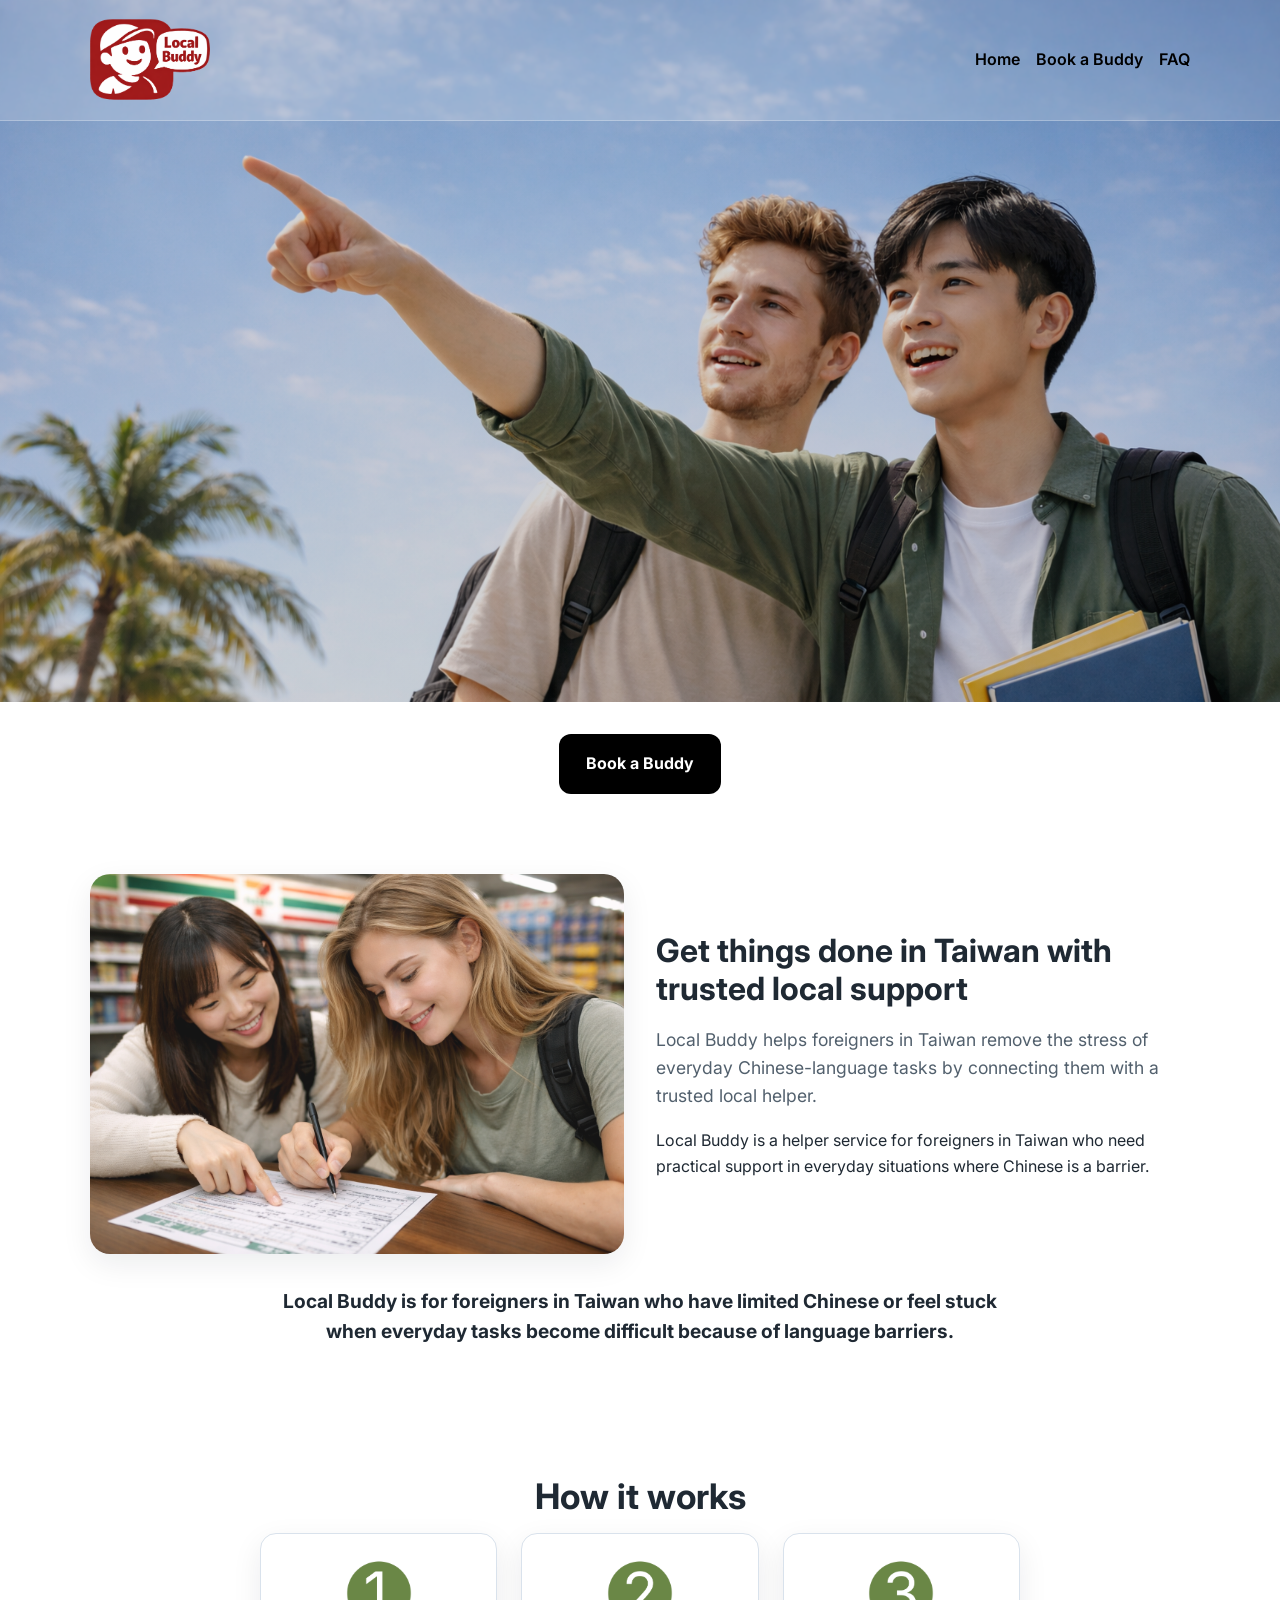
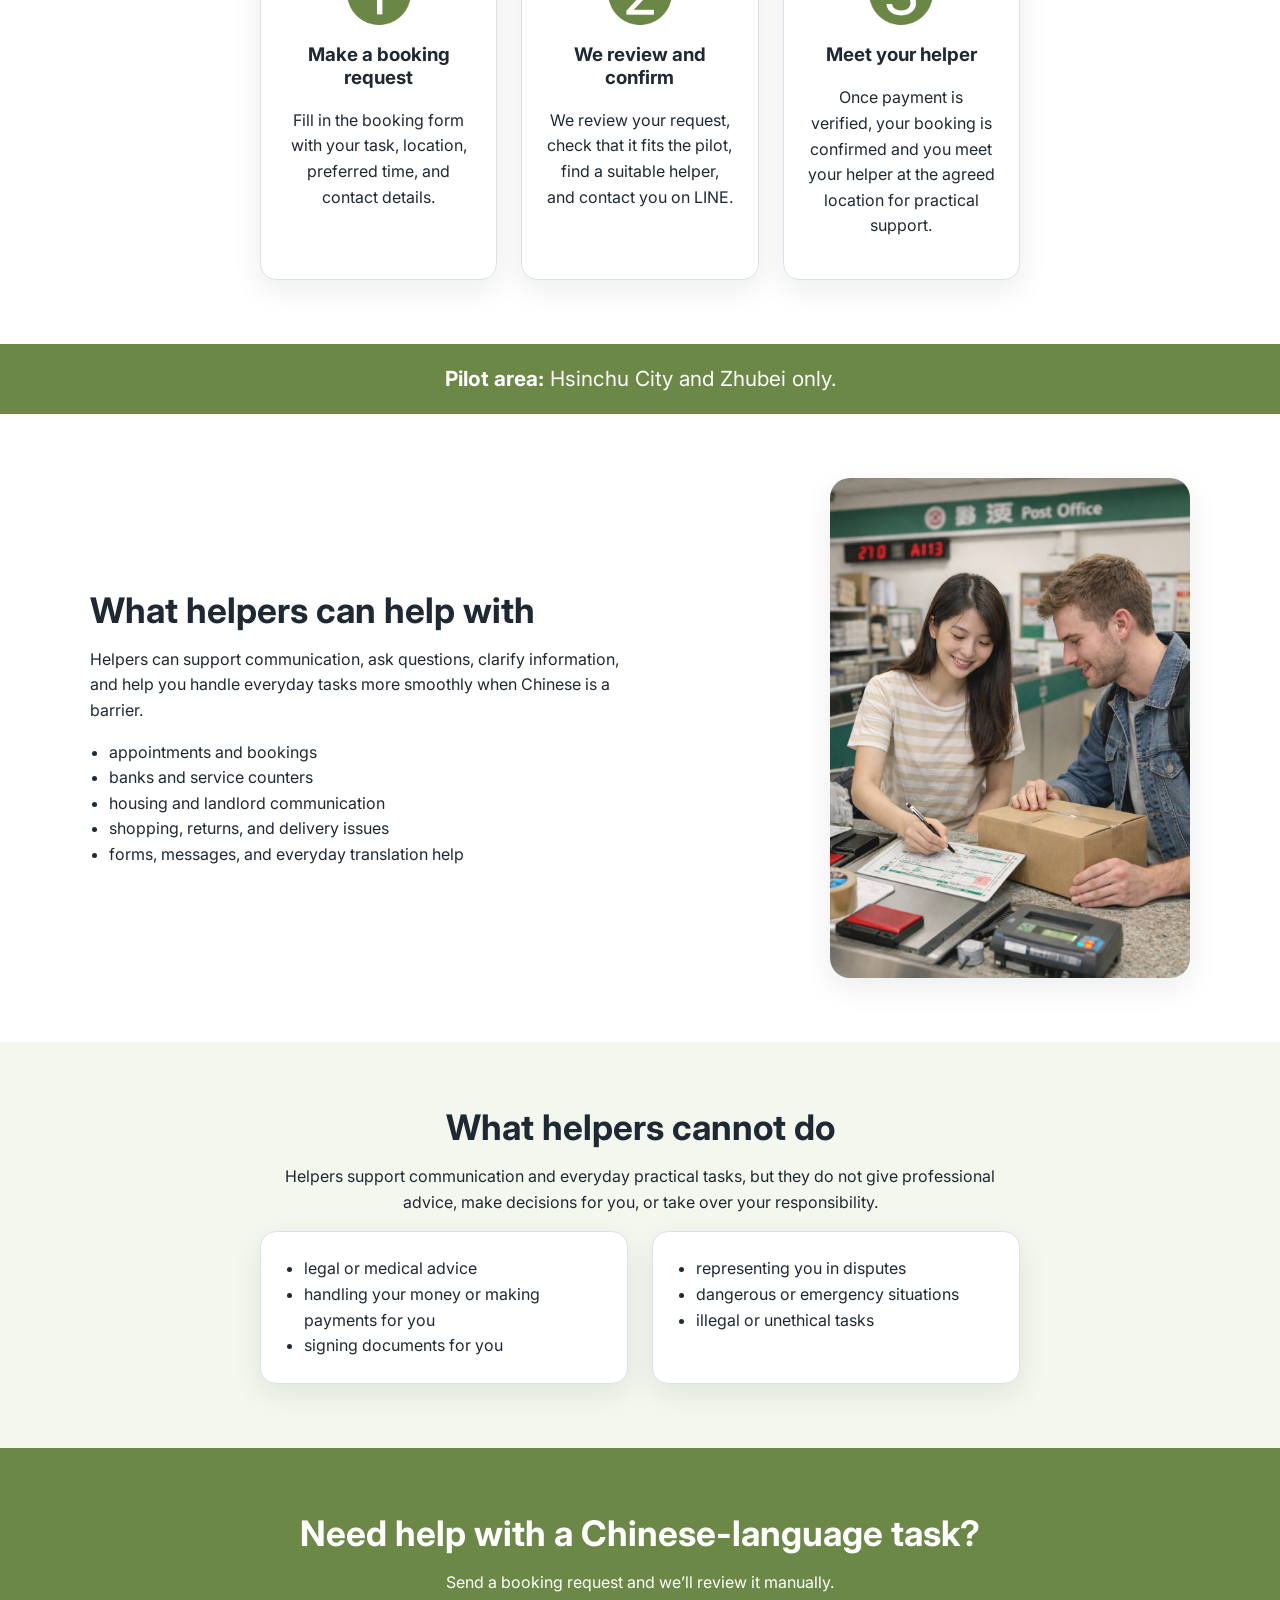
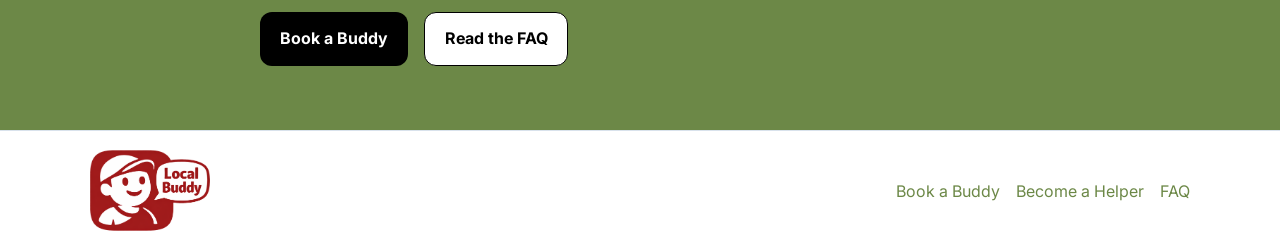
==== commit 3acd76a1: "modified:   css/styles.css 	modified:   index.html  updated the logo image and removed redundant tex" ====
--- a/index.html
+++ b/index.html
@@ -167,8 +167,8 @@
     <footer class="site-footer">
       <div class="container footer-inner">
         <div class="footer-brand">
-          <img src="assets/images/logo test3.png" alt="Local Buddy logo" />
-          <p>Local Buddy</p>
+          <img src="assets/images/logo_test2.png" alt="Local Buddy logo" />
+          <!-- <p>Local Buddy</p> -->
         </div>
         <div class="footer-links">
           <a href="book.html">Book a Buddy</a>
--- a/css/styles.css
+++ b/css/styles.css
@@ -361,7 +361,13 @@
 }
 
 .cta-section {
-  background: #eef5e6;
+  background: var(--primary);
+  color: #ffffff;
+}
+
+.cta-section h2,
+.cta-section p {
+  color: #ffffff;
 }
 
 .site-footer {
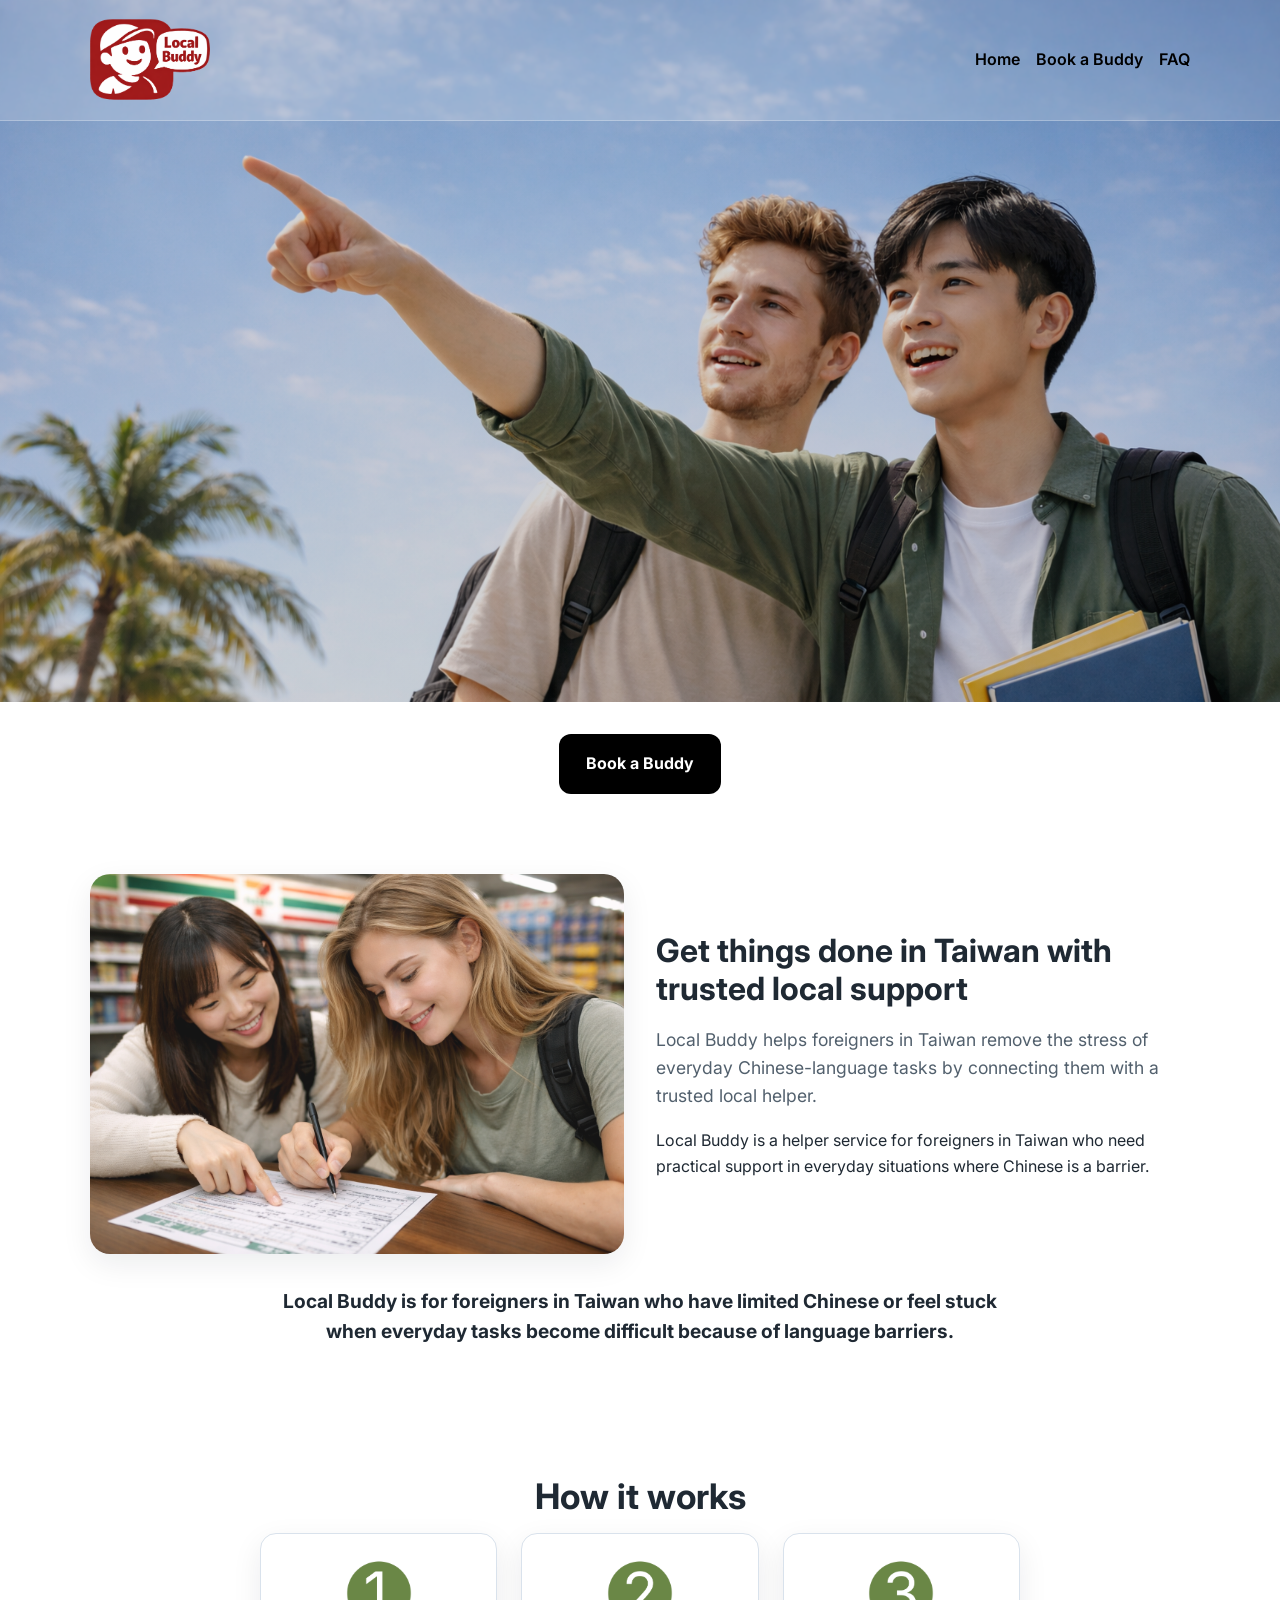
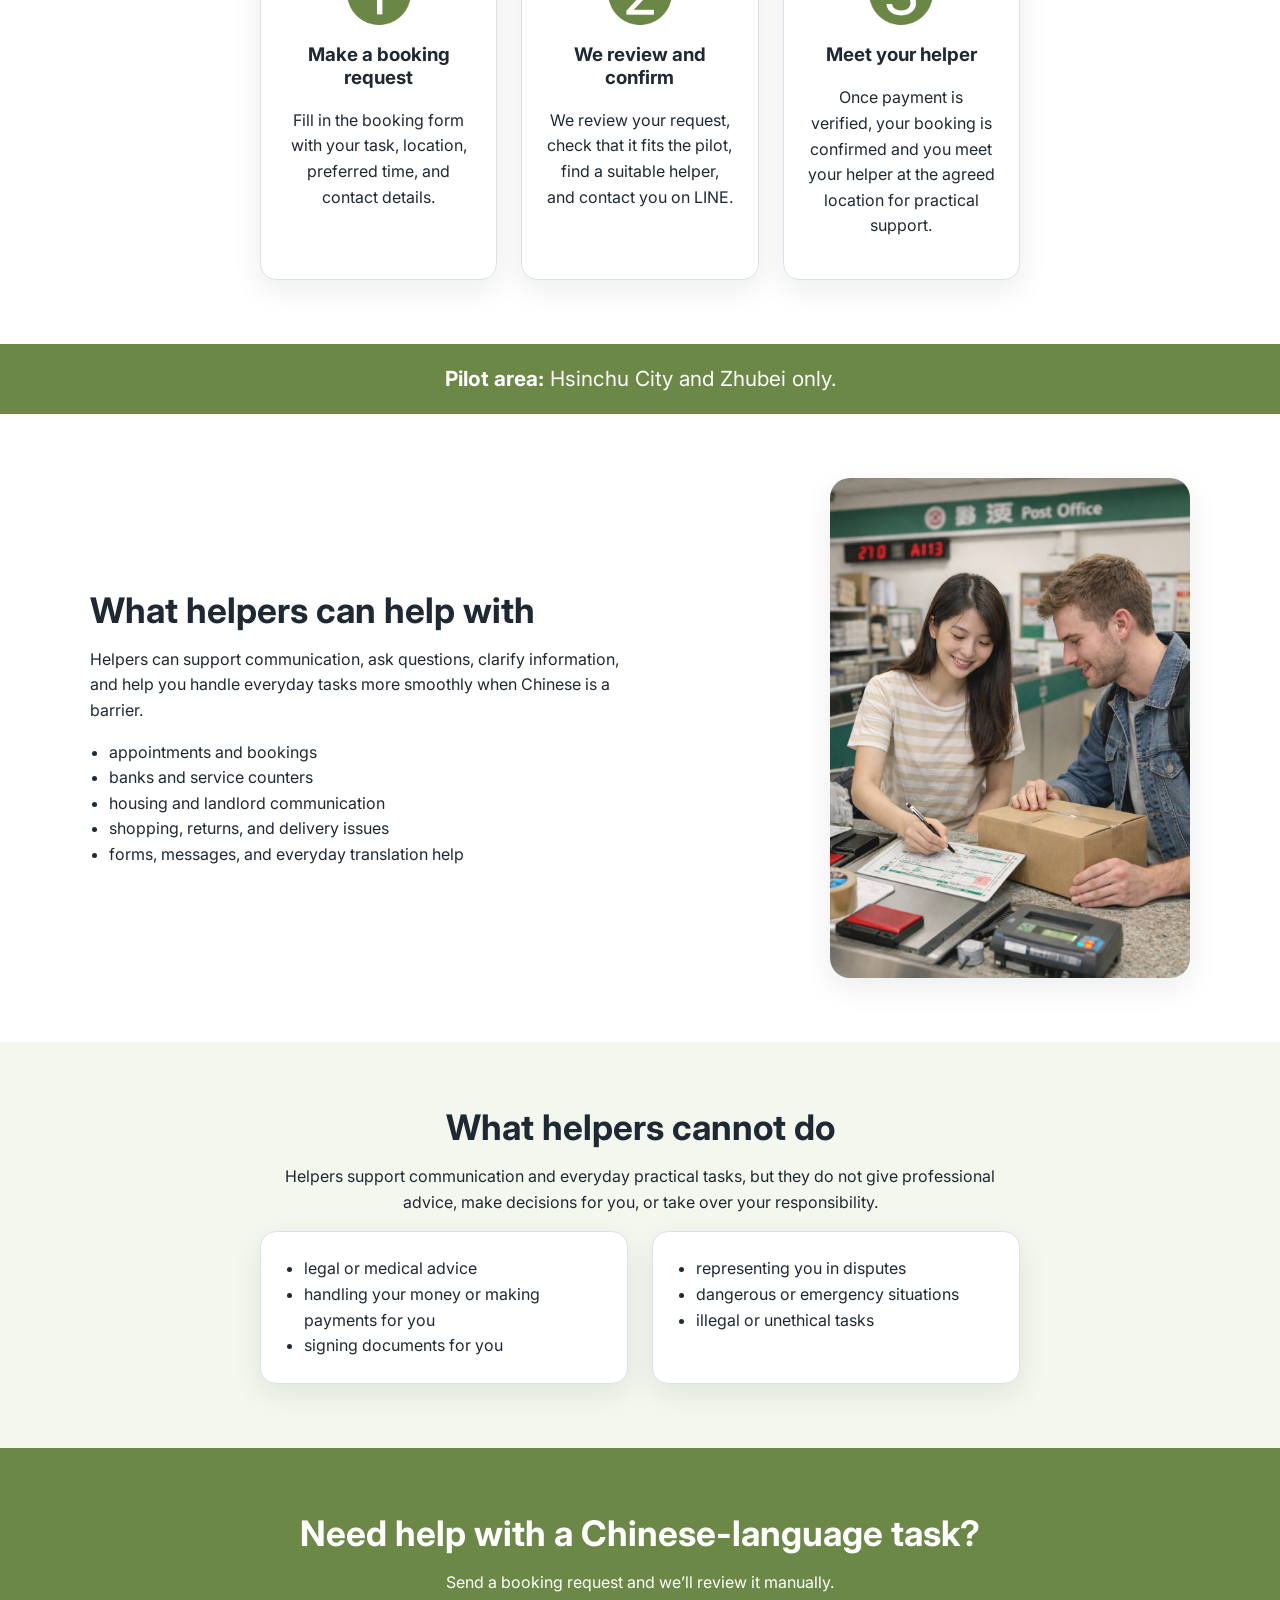
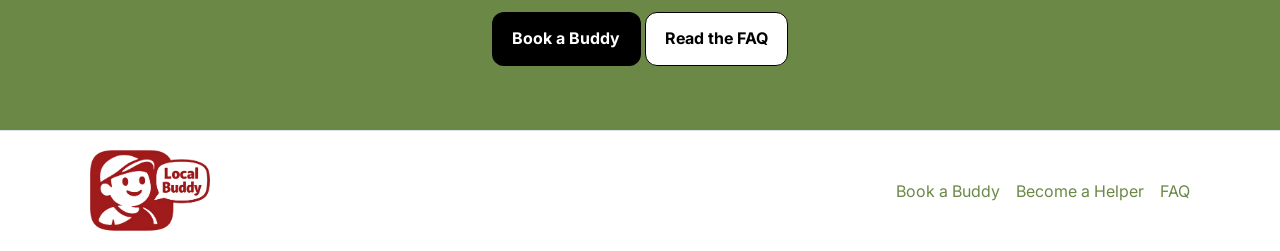
==== commit eb1ff2a7: "Changes to be committed: 	modified:   book.html 	modified:   css/styles.css 	modified:   faq.html 	m" ====
--- a/index.html
+++ b/index.html
@@ -128,7 +128,7 @@
 
       <section class="section section-alt limits-section">
         <div class="container narrow center">
-          <h2>What helpers cannot do</h2>
+          <h2>What helpers <strong>cannot</strong> do</h2>
           <p>
             Helpers support communication and everyday practical tasks, but they do not give
             professional advice, make decisions for you, or take over your responsibility.
@@ -156,7 +156,7 @@
         <div class="container narrow center">
           <h2>Need help with a Chinese-language task?</h2>
           <p>Send a booking request and we’ll review it manually.</p>
-          <div class="button-row center">
+          <div class="button-row.center">
             <a class="button" href="book.html">Book a Buddy</a>
             <a class="button button-secondary" href="faq.html">Read the FAQ</a>
           </div>
--- a/css/styles.css
+++ b/css/styles.css
@@ -1,3 +1,6 @@
+/*
+  Theme variables, these are the main colors, spacing, and sizing values used below.
+*/
 :root {
   --bg: #ffffff;
   --surface: #ffffff;
@@ -16,14 +19,17 @@
   --container: 1100px;
 }
 
+/* Make width calculations behave predictably. */
 * {
   box-sizing: border-box;
 }
 
+/* Smooth scrolling for anchor links. */
 html {
   scroll-behavior: smooth;
 }
 
+/* Base page styling. */
 body {
   margin: 0;
   font-family: 'Inter', Arial, Helvetica, sans-serif;
@@ -32,58 +38,71 @@
   background: var(--bg);
 }
 
+/* Default link style. */
 a {
   color: var(--primary);
   text-decoration: none;
 }
 
+/* Underline links on hover. */
 a:hover {
   text-decoration: underline;
 }
 
+/* Images never overflow their container. */
 img {
   max-width: 100%;
   display: block;
 }
 
+/* Main page width wrapper. rem = root element, em = element */
 .container {
   width: min(100% - 2rem, var(--container));
   margin: 0 auto;
 }
 
+/* Narrower wrapper for text-heavy pages. */
 .narrow {
   width: min(100% - 2rem, 760px);
   margin: 0 auto;
 }
 
+/* Center text inside a section. */
 .center {
   text-align: center;
 }
 
+/* Force text to align left. */
 .text-left {
   text-align: left;
 }
 
+/* Standard vertical spacing for a page section. */
 .section {
   padding: 4rem 0;
 }
 
+/* Extra bottom spacing for the intro area on the home page. */
 .intro-section {
   padding-bottom: 1.5rem;
 }
 
+/* Small top spacing for the audience blurb. */
 .audience-section {
   padding-top: 0.5rem;
 }
 
+/* Alternate section background, used to visually separate blocks. */
 .section-alt {
   background: var(--surface-alt);
 }
 
+/* Tiny spacing helper used when two blocks need a bit of breathing room. */
 .top-gap {
   margin-top: 1rem;
 }
 
+/* Default header style. */
 .site-header {
   position: absolute;
   top: 0;
@@ -95,6 +114,20 @@
   border-bottom: 1px solid rgba(255, 255, 255, 0.25);
 }
 
+/* Fully transparent header, used on inner pages. */
+.site-header--transparent {
+  position: static;
+  background: transparent;
+  backdrop-filter: none;
+  border-bottom: none;
+}
+
+/* Keep the inner pages from sitting too close to the top after the header becomes normal flow. */
+.section:first-of-type {
+  padding-top: 2rem;
+}
+
+/* Shared flex layout for the header and footer rows. */
 .header-inner,
 .footer-inner {
   display: flex;
@@ -105,6 +138,7 @@
   flex-wrap: nowrap;
 }
 
+/* Logo + brand link in the header. */
 .brand {
   display: inline-flex;
   align-items: center;
@@ -114,6 +148,7 @@
   flex-shrink: 0;
 }
 
+/* Logo image size in header and footer. */
 .brand img,
 .footer-brand img {
   width: 120px;
@@ -121,6 +156,7 @@
   border-radius: 14px;
 }
 
+/* Horizontal link groups used in the header, footer, and button rows. */
 .nav,
 .footer-links,
 .button-row {
@@ -130,29 +166,47 @@
   flex-wrap: nowrap;
 }
 
+/* Center button groups when needed. */
+.button-row.center {
+  justify-content: center;
+}
+
+/* Center a single button on a page. */
+.button-center {
+  display: block;
+  width: fit-content;
+  margin: 1rem auto 0;
+}
+
+/* Push the nav links to the far right. */
 .nav {
   margin-left: auto;
 }
 
+/* Header link appearance. */
 .nav a {
   color: #000000;
   font-weight: 600;
   white-space: nowrap;
 }
 
+/* Generic CSS grid helper. */
 .grid {
   display: grid;
   gap: 1.5rem;
 }
 
+/* Two equal columns. */
 .two-up {
   grid-template-columns: repeat(2, minmax(0, 1fr));
 }
 
+/* Three equal columns, used for the steps section. */
 .steps {
   grid-template-columns: repeat(3, minmax(0, 1fr));
 }
 
+/* Split layout with two side-by-side panels. */
 .split-section {
   display: grid;
   grid-template-columns: minmax(0, 1fr) minmax(0, 1fr);
@@ -160,6 +214,7 @@
   align-items: center;
 }
 
+/* Generic box with border, padding, and shadow. */
 .card {
   background: var(--surface);
   border: 1px solid var(--border);
@@ -168,10 +223,12 @@
   box-shadow: var(--shadow);
 }
 
+/* Extra spacing for the booking info card. */
 .info-card {
   margin: 1.5rem 0;
 }
 
+/* Small uppercase label. */
 .eyebrow {
   text-transform: uppercase;
   letter-spacing: 0.08em;
@@ -180,6 +237,7 @@
   color: var(--primary);
 }
 
+/* Shared heading spacing. */
 h1,
 h2,
 h3 {
@@ -187,26 +245,36 @@
   margin-top: 0;
 }
 
+/* Main page title. */
 h1 {
   font-size: clamp(1.5rem, 5vw, 2.0rem);
   margin-bottom: 1rem;
 }
 
+/* Section heading. */
 h2 {
   font-size: clamp(1.6rem, 3vw, 2.2rem);
   margin-bottom: 1rem;
 }
 
+/* Slightly larger introductory paragraph text. */
 .lead {
   font-size: 1.1rem;
   color: var(--muted);
 }
 
+/* Smaller helper note text. */
 .small-note {
   color: var(--muted);
   font-size: 0.95rem;
 }
 
+/* The highlighted title inside the booking box. */
+.booking-form-title {
+  color: var(--primary) !important;
+}
+
+/* Larger bold paragraph copy used for the audience line on the homepage. */
 .audience-copy {
   font-size: 1.2rem;
   font-weight: 700;
@@ -215,11 +283,13 @@
   margin: 0 auto;
 }
 
+/* Simple list with no default spacing. */
 .clean-list {
   margin: 0;
   padding-left: 1.2rem;
 }
 
+/* Main dark button. */
 .button {
   display: inline-block;
   background: var(--accent);
@@ -230,34 +300,41 @@
   border: 1px solid transparent;
 }
 
+/* Button hover state. */
 .button:hover {
   background: #222222;
   text-decoration: none;
 }
 
+/* Secondary outlined button. */
 .button-secondary {
   background: var(--secondary);
   color: var(--accent);
   border-color: var(--accent);
 }
 
+/* Secondary button hover state. */
 .button-secondary:hover {
   background: #f3f3f3;
 }
 
+/* Smaller button variant. */
 .button-small {
   padding: 0.6rem 1rem;
 }
 
+/* Larger button variant. */
 .button-large {
   padding: 1rem 1.6rem;
   font-size: 1rem;
 }
 
+/* Hidden helper for old step numbering. */
 .step-number {
   display: none;
 }
 
+/* Image used for the numbered step circles. */
 .step-number-image {
   width: 70px;
   height: 70px;
@@ -265,11 +342,36 @@
   margin: 0 auto 1rem;
 }
 
-.form-placeholder,
+/* Special card used on book.html. */
+.booking-form-card,
 .faq-item {
   margin: 1.5rem 0;
 }
 
+/* Booking form promo box: avocado background with white text. */
+.booking-form-card {
+  background: var(--primary);
+  color: #ffffff;
+}
+
+/* Keep the text white inside the booking card. */
+.booking-form-card p {
+  color: #ffffff;
+}
+
+/* Make the booking card title white too. */
+.booking-form-card .booking-form-title {
+  color: #ffffff !important;
+}
+
+/* Center the button inside the booking card. */
+.booking-form-card .button {
+  display: block;
+  width: fit-content;
+  margin: 1rem auto 0;
+}
+
+/* Big hero image banner at the top of the home page. */
 .hero-banner {
   min-height: 78vh;
   padding-top: 5.5rem;
@@ -283,21 +385,25 @@
   /* align-items: flex-start; */
 }
 
+/* Wrapper for anything placed over the hero image. */
 .hero-overlay {
   width: 100%;
 }
 
+/* Inner spacing for the hero area. */
 .hero-banner-inner {
   padding: 2rem 0;
 }
 
-/* HERO IMAGE NOTE: the banner artwork itself contains the logo, so there is no separate hero badge/logo block */
-
+/* The banner art already contains the logo, so nothing extra is drawn here. */
+
+/* Spacing for the call-to-action strip. */
 .cta-strip {
   padding-top: 2rem;
   padding-bottom: 1rem;
 }
 
+/* Generic image panel used in split sections. */
 .image-panel {
   min-height: 380px;
   border-radius: 20px;
@@ -306,6 +412,7 @@
   box-shadow: var(--shadow);
 }
 
+/* Left image panel on the intro section. */
 .image-panel-paperwork {
   background:
     linear-gradient(rgba(255, 255, 255, 0.08), rgba(255, 255, 255, 0.08)),
@@ -315,6 +422,7 @@
   background-repeat: no-repeat;
 }
 
+/* Right image panel on the help section. */
 .image-panel-service {
   background:
     linear-gradient(rgba(255, 255, 255, 0.08), rgba(255, 255, 255, 0.08)),
@@ -328,69 +436,106 @@
   background-repeat: no-repeat;
 }
 
+/* Text block beside an image panel. */
 .content-panel {
   padding: 1rem 0;
   min-width: 0;
 }
 
+/* White background section for the how-it-works block. */
 .how-section {
   background: #ffffff;
 }
 
+/* Centered text for each step card. */
 .step-card {
   text-align: center;
 }
 
+/* Green banner used to highlight the pilot area. */
 .pilot-area-banner {
   background: var(--primary);
   color: #ffffff;
   padding: 1.15rem 0;
 }
 
+/* Remove default paragraph spacing inside the pilot banner. */
 .pilot-area-banner p {
   margin: 0;
   font-size: 1.3rem;
 }
 
+/* White help section. */
 .help-section {
   background: #ffffff;
 }
 
+/* Alternate pale background section. */
 .limits-section {
   background: var(--surface-alt);
 }
 
+/* Green final call-to-action section. */
 .cta-section {
   background: var(--primary);
   color: #ffffff;
 }
 
+/* Keep CTA heading and text white. */
 .cta-section h2,
 .cta-section p {
   color: #ffffff;
 }
 
+/* Footer container. */
 .site-footer {
   border-top: 1px solid var(--border);
   background: var(--surface);
 }
 
+/* Footer logo + brand area. */
 .footer-brand {
-  display: flex;
+  display: inline-flex;
   align-items: center;
   gap: 0.75rem;
   font-weight: 700;
 }
 
+/* Remove default spacing from any footer brand text. */
 .footer-brand p {
   margin: 0;
 }
 
+/* Small-screen layout tweaks. */
 @media (max-width: 900px) {
-  .two-up,
-  .footer-inner {
+  .two-up {
     grid-template-columns: 1fr;
     display: grid;
+  }
+
+  /* Footer: keep logo left and links right even on smaller screens. */
+  .footer-inner {
+    display: flex;
+    justify-content: space-between;
+    align-items: center;
+    flex-wrap: nowrap;
+    gap: 1rem;
+  }
+
+  /* Prevent the logo block from forcing the links to wrap under it. */
+  .footer-brand {
+    flex: 0 0 auto;
+    min-width: 0;
+  }
+
+  /* Keep the link group pinned to the right for as long as possible. */
+  .footer-links {
+    flex: 0 0 auto;
+    margin-left: auto;
+    justify-content: flex-end;
+    text-align: right;
+    white-space: nowrap;
+    flex-wrap: nowrap;
   }
 
   .header-inner {
@@ -404,7 +549,7 @@
   .nav,
   .footer-links,
   .button-row {
-    gap: 0.75rem;
+    gap: 0.6rem;
     flex-wrap: nowrap;
   }
 
